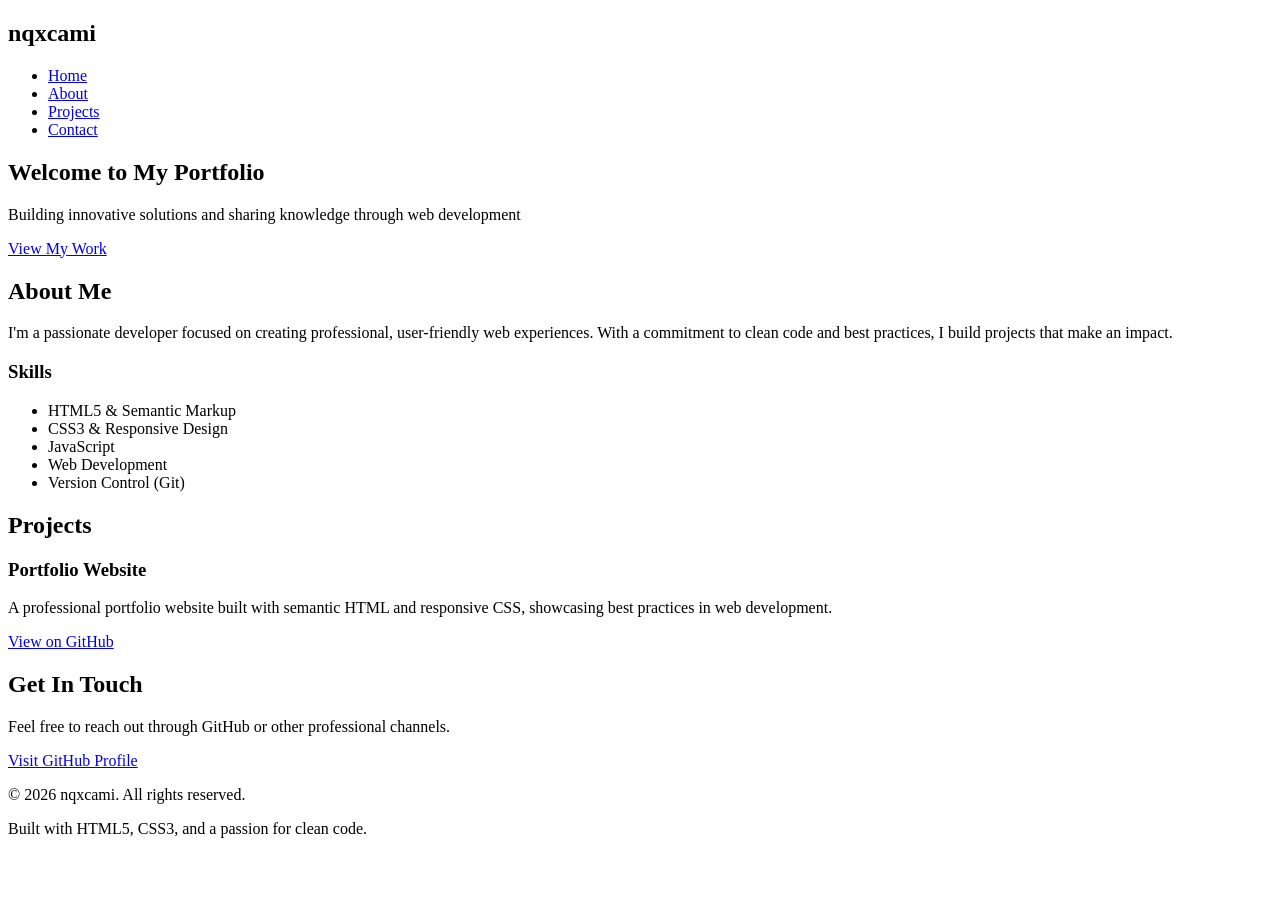
==== index.html @ d1376204 "Create professional HTML portfolio page with semantic markup" ====
<!DOCTYPE html>
<html lang="en">
<head>
    <meta charset="UTF-8">
    <meta name="viewport" content="width=device-width, initial-scale=1.0">
    <meta name="description" content="A professional portfolio and personal website showcasing projects and experience.">
    <meta name="author" content="nqxcami">
    <title>nqxcami - Portfolio</title>
    <link rel="stylesheet" href="styles.css">
</head>
<body>
    <header>
        <nav class="navbar">
            <div class="container">
                <div class="logo">
                    <h1>nqxcami</h1>
                </div>
                <ul class="nav-links">
                    <li><a href="#home">Home</a></li>
                    <li><a href="#about">About</a></li>
                    <li><a href="#projects">Projects</a></li>
                    <li><a href="#contact">Contact</a></li>
                </ul>
            </div>
        </nav>
    </header>

    <main>
        <!-- Hero Section -->
        <section id="home" class="hero">
            <div class="container">
                <div class="hero-content">
                    <h2>Welcome to My Portfolio</h2>
                    <p>Building innovative solutions and sharing knowledge through web development</p>
                    <a href="#projects" class="btn btn-primary">View My Work</a>
                </div>
            </div>
        </section>

        <!-- About Section -->
        <section id="about" class="about">
            <div class="container">
                <h2>About Me</h2>
                <p>I'm a passionate developer focused on creating professional, user-friendly web experiences. With a commitment to clean code and best practices, I build projects that make an impact.</p>
                <div class="skills">
                    <h3>Skills</h3>
                    <ul>
                        <li>HTML5 & Semantic Markup</li>
                        <li>CSS3 & Responsive Design</li>
                        <li>JavaScript</li>
                        <li>Web Development</li>
                        <li>Version Control (Git)</li>
                    </ul>
                </div>
            </div>
        </section>

        <!-- Projects Section -->
        <section id="projects" class="projects">
            <div class="container">
                <h2>Projects</h2>
                <div class="projects-grid">
                    <article class="project-card">
                        <h3>Portfolio Website</h3>
                        <p>A professional portfolio website built with semantic HTML and responsive CSS, showcasing best practices in web development.</p>
                        <a href="https://github.com/nqxcami/nqxcami" class="project-link">View on GitHub</a>
                    </article>
                </div>
            </div>
        </section>

        <!-- Contact Section -->
        <section id="contact" class="contact">
            <div class="container">
                <h2>Get In Touch</h2>
                <p>Feel free to reach out through GitHub or other professional channels.</p>
                <a href="https://github.com/nqxcami" class="btn btn-primary">Visit GitHub Profile</a>
            </div>
        </section>
    </main>

    <footer>
        <div class="container">
            <p>&copy; 2026 nqxcami. All rights reserved.</p>
            <p>Built with HTML5, CSS3, and a passion for clean code.</p>
        </div>
    </footer>
</body>
</html>
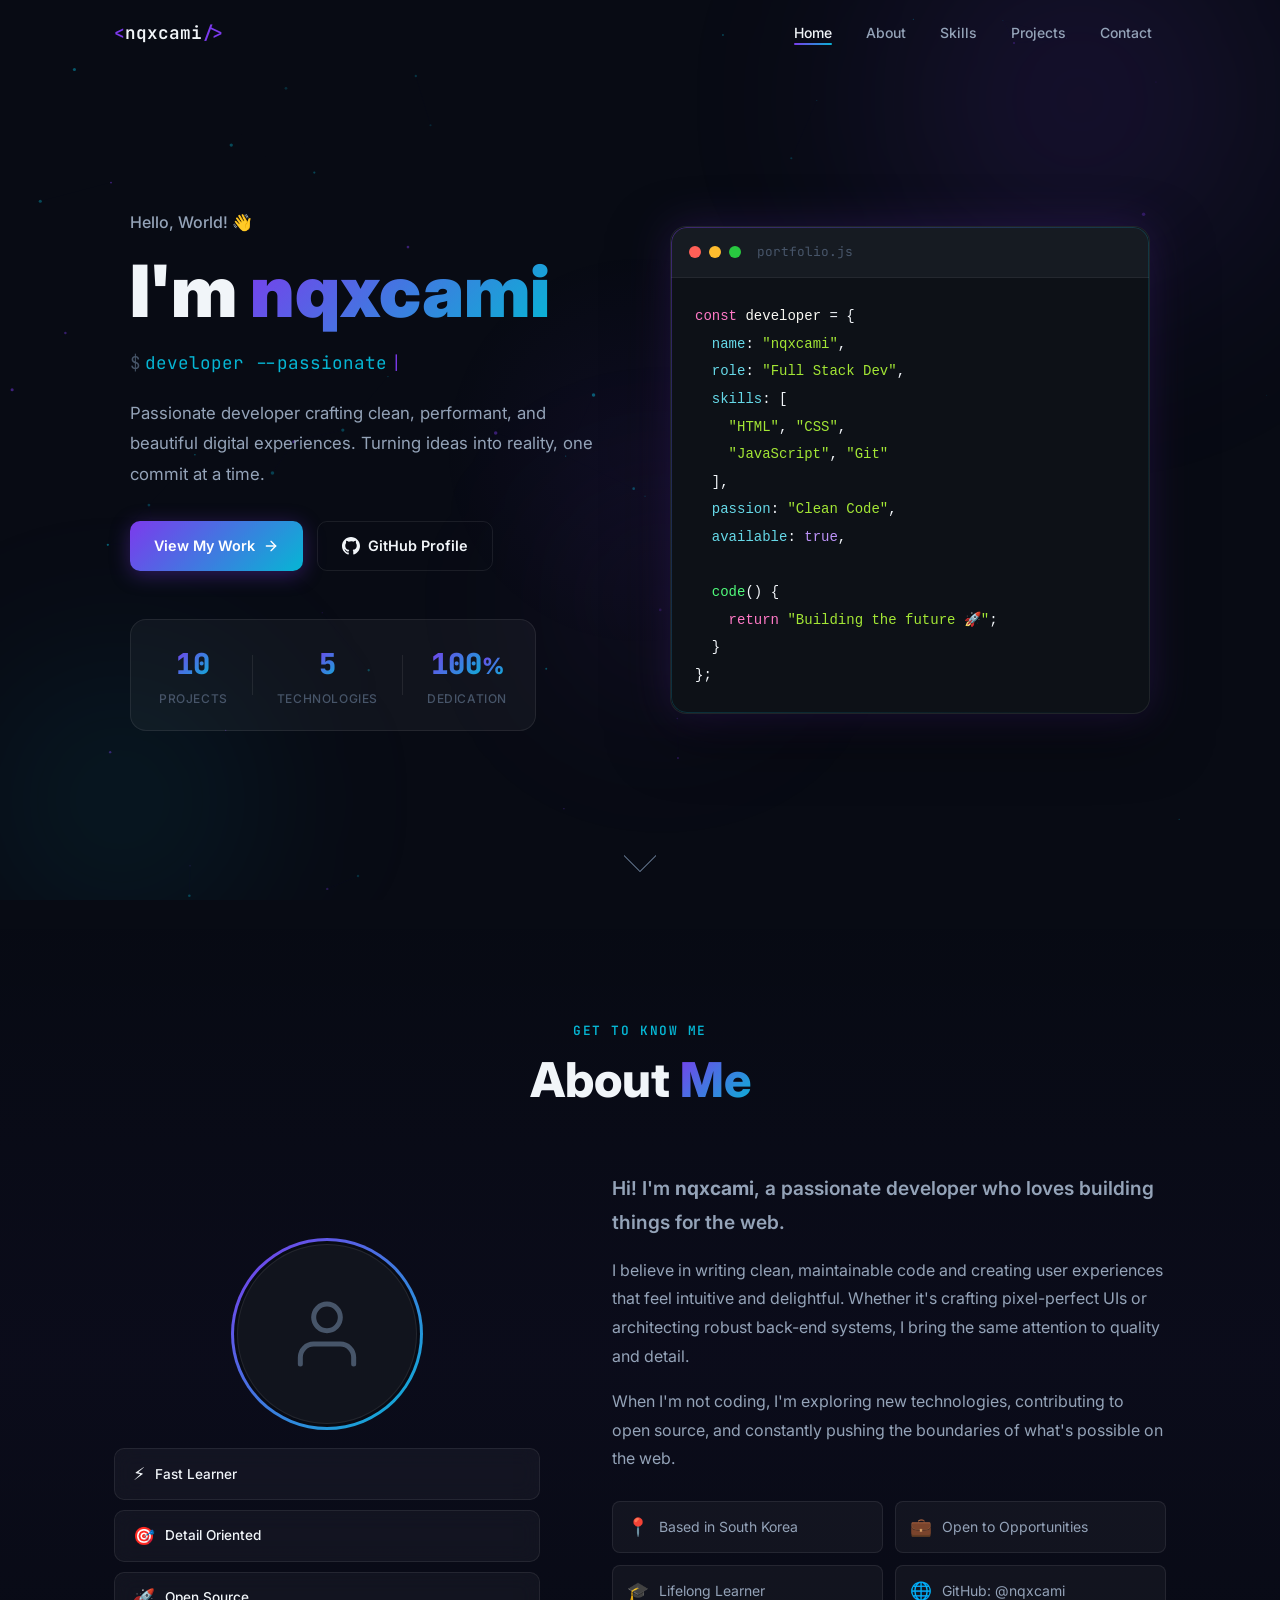
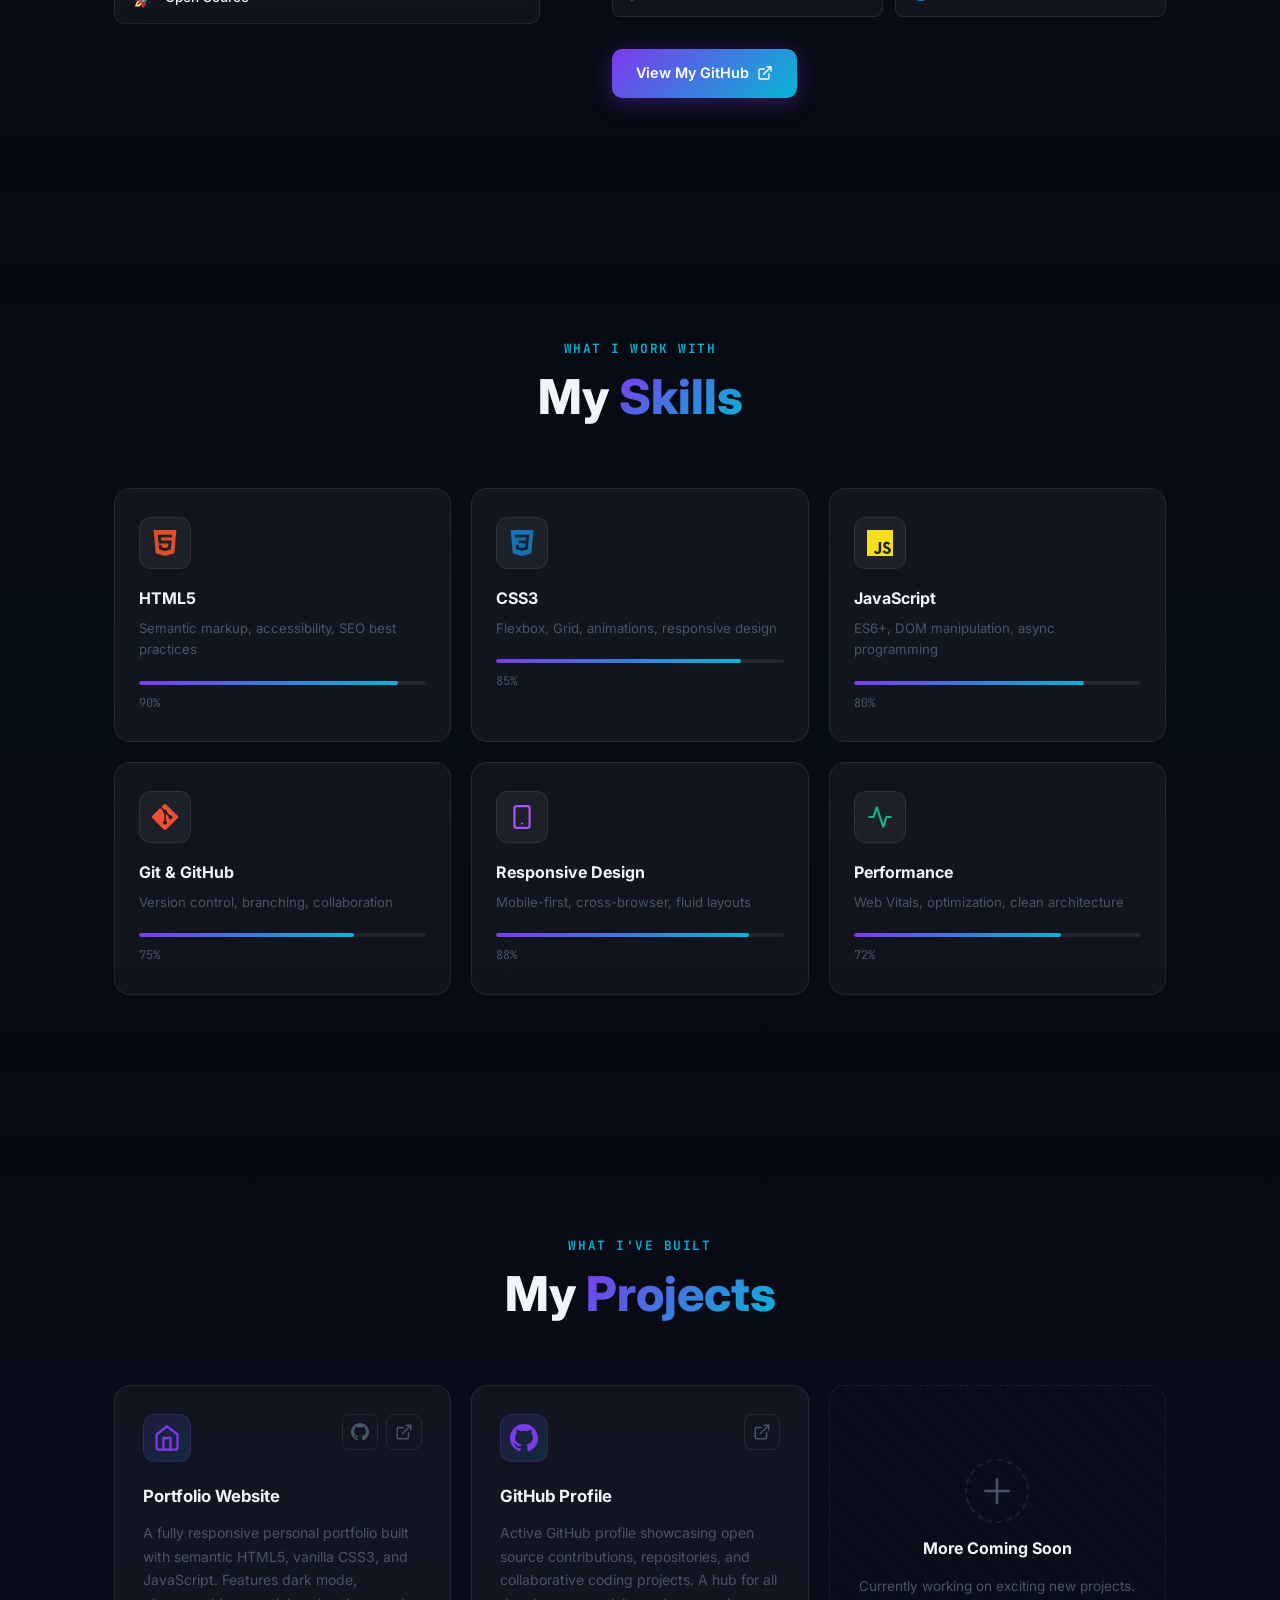
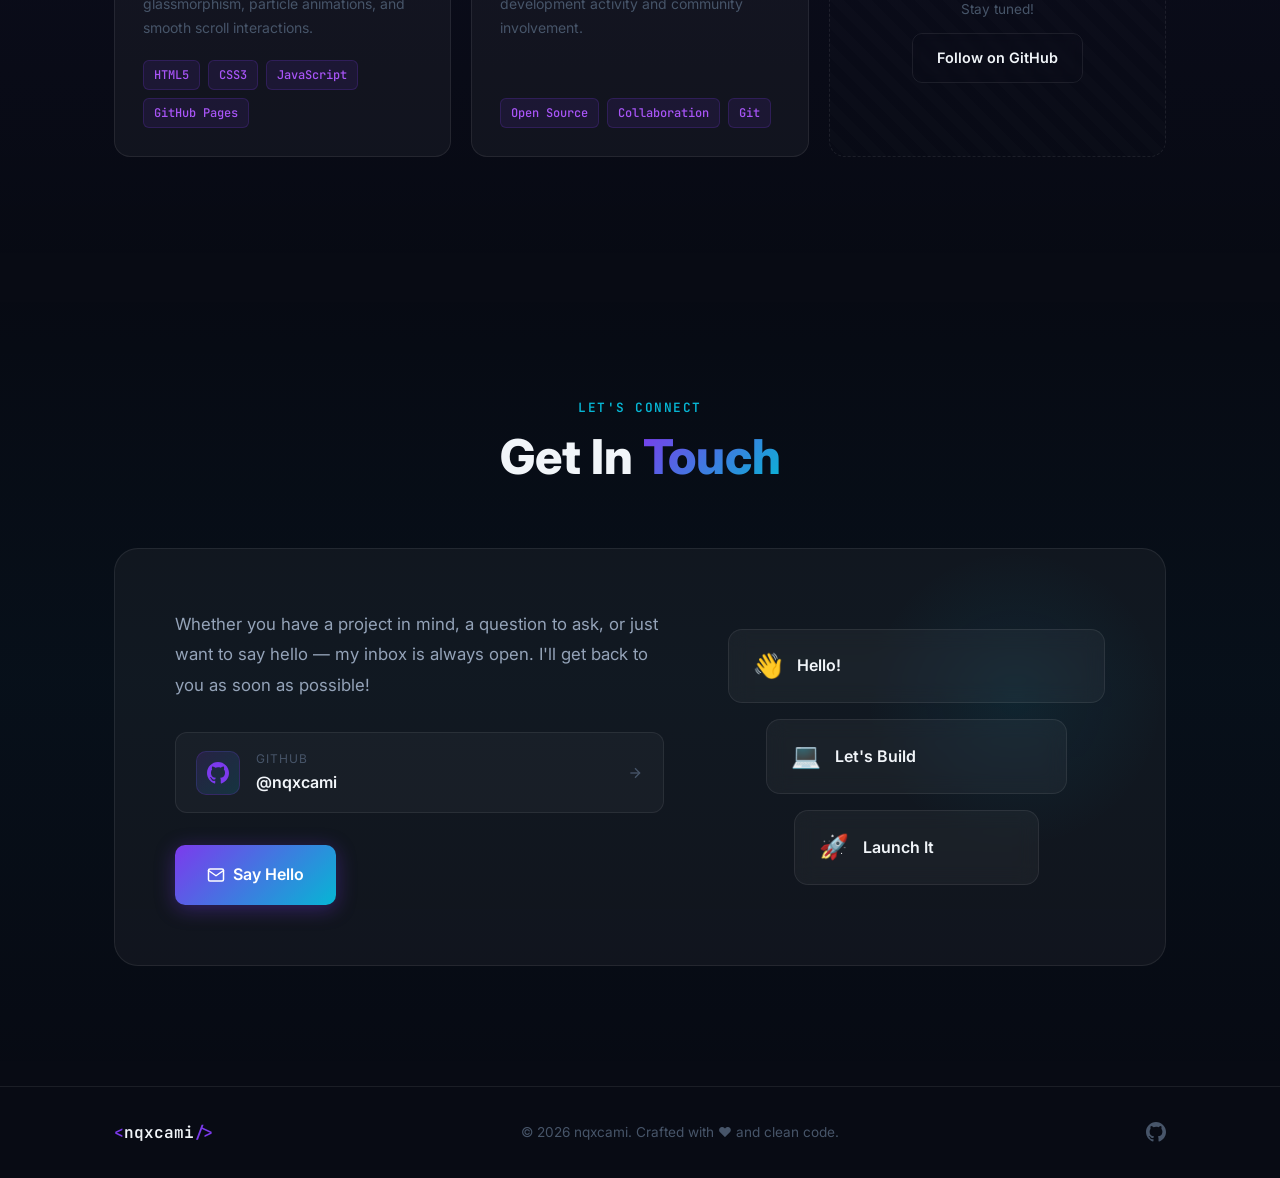
==== commit d99ea66e: "feat: complete portfolio overhaul with premium dark-mode design - Rewrote index.html with full secti" ====
--- a/index.html
+++ b/index.html
@@ -3,87 +3,413 @@
 <head>
     <meta charset="UTF-8">
     <meta name="viewport" content="width=device-width, initial-scale=1.0">
-    <meta name="description" content="A professional portfolio and personal website showcasing projects and experience.">
+    <meta name="description" content="nqxcami — Developer & Creator. Building innovative digital experiences with clean code and modern design.">
     <meta name="author" content="nqxcami">
-    <title>nqxcami - Portfolio</title>
+    <meta name="keywords" content="nqxcami, portfolio, web developer, programmer, projects">
+    <meta property="og:title" content="nqxcami — Portfolio">
+    <meta property="og:description" content="Developer & Creator. Building innovative digital experiences.">
+    <meta property="og:type" content="website">
+    <title>nqxcami — Portfolio</title>
+    <link rel="preconnect" href="https://fonts.googleapis.com">
+    <link rel="preconnect" href="https://fonts.gstatic.com" crossorigin>
+    <link href="https://fonts.googleapis.com/css2?family=Inter:wght@300;400;500;600;700;800;900&family=JetBrains+Mono:wght@400;500;600&display=swap" rel="stylesheet">
     <link rel="stylesheet" href="styles.css">
 </head>
 <body>
-    <header>
-        <nav class="navbar">
+
+    <!-- Particle Canvas Background -->
+    <canvas id="particle-canvas"></canvas>
+
+    <!-- Cursor Glow -->
+    <div class="cursor-glow" id="cursor-glow"></div>
+
+    <!-- Navigation -->
+    <header class="navbar" id="navbar">
+        <div class="nav-container">
+            <a href="#home" class="nav-logo">
+                <span class="logo-bracket">&lt;</span>nqxcami<span class="logo-bracket">/&gt;</span>
+            </a>
+            <nav aria-label="Main navigation">
+                <ul class="nav-links" id="nav-links">
+                    <li><a href="#home" class="nav-link active" id="nav-home">Home</a></li>
+                    <li><a href="#about" class="nav-link" id="nav-about">About</a></li>
+                    <li><a href="#skills" class="nav-link" id="nav-skills">Skills</a></li>
+                    <li><a href="#projects" class="nav-link" id="nav-projects">Projects</a></li>
+                    <li><a href="#contact" class="nav-link" id="nav-contact">Contact</a></li>
+                </ul>
+            </nav>
+            <button class="hamburger" id="hamburger" aria-label="Toggle menu" aria-expanded="false">
+                <span></span><span></span><span></span>
+            </button>
+        </div>
+    </header>
+
+    <!-- Mobile Menu Overlay -->
+    <div class="mobile-menu" id="mobile-menu" aria-hidden="true">
+        <ul>
+            <li><a href="#home" class="mobile-link">Home</a></li>
+            <li><a href="#about" class="mobile-link">About</a></li>
+            <li><a href="#skills" class="mobile-link">Skills</a></li>
+            <li><a href="#projects" class="mobile-link">Projects</a></li>
+            <li><a href="#contact" class="mobile-link">Contact</a></li>
+        </ul>
+    </div>
+
+    <main>
+        <!-- ===== HERO SECTION ===== -->
+        <section id="home" class="hero">
+            <div class="hero-bg-orbs">
+                <div class="orb orb-1"></div>
+                <div class="orb orb-2"></div>
+                <div class="orb orb-3"></div>
+            </div>
+            <div class="container hero-container">
+                <div class="hero-text">
+                    <p class="hero-greeting">Hello, World! 👋</p>
+                    <h1 class="hero-title">
+                        I'm <span class="gradient-text">nqxcami</span>
+                    </h1>
+                    <div class="typewriter-wrapper">
+                        <span class="typewriter-prefix">$ </span>
+                        <span class="typewriter" id="typewriter"></span>
+                        <span class="cursor-blink">|</span>
+                    </div>
+                    <p class="hero-description">
+                        Passionate developer crafting clean, performant, and beautiful digital experiences. 
+                        Turning ideas into reality, one commit at a time.
+                    </p>
+                    <div class="hero-buttons">
+                        <a href="#projects" class="btn btn-primary" id="hero-cta">
+                            <span>View My Work</span>
+                            <svg xmlns="http://www.w3.org/2000/svg" width="16" height="16" viewBox="0 0 24 24" fill="none" stroke="currentColor" stroke-width="2" stroke-linecap="round" stroke-linejoin="round"><line x1="5" y1="12" x2="19" y2="12"/><polyline points="12 5 19 12 12 19"/></svg>
+                        </a>
+                        <a href="https://github.com/nqxcami" class="btn btn-ghost" id="hero-github" target="_blank" rel="noopener noreferrer">
+                            <svg xmlns="http://www.w3.org/2000/svg" width="18" height="18" viewBox="0 0 24 24" fill="currentColor"><path d="M12 0C5.374 0 0 5.373 0 12c0 5.302 3.438 9.8 8.207 11.387.599.111.793-.261.793-.577v-2.234c-3.338.726-4.033-1.416-4.033-1.416-.546-1.387-1.333-1.756-1.333-1.756-1.089-.745.083-.729.083-.729 1.205.084 1.839 1.237 1.839 1.237 1.07 1.834 2.807 1.304 3.492.997.107-.775.418-1.305.762-1.604-2.665-.305-5.467-1.334-5.467-5.931 0-1.311.469-2.381 1.236-3.221-.124-.303-.535-1.524.117-3.176 0 0 1.008-.322 3.301 1.23A11.509 11.509 0 0 1 12 5.803c1.02.005 2.047.138 3.006.404 2.291-1.552 3.297-1.23 3.297-1.23.653 1.653.242 2.874.118 3.176.77.84 1.235 1.911 1.235 3.221 0 4.609-2.807 5.624-5.479 5.921.43.372.823 1.102.823 2.222v3.293c0 .319.192.694.801.576C20.566 21.797 24 17.3 24 12c0-6.627-5.373-12-12-12z"/></svg>
+                            GitHub Profile
+                        </a>
+                    </div>
+                    <div class="hero-stats">
+                        <div class="stat">
+                            <span class="stat-number" data-target="10">0</span>
+                            <span class="stat-label">Projects</span>
+                        </div>
+                        <div class="stat-divider"></div>
+                        <div class="stat">
+                            <span class="stat-number" data-target="5">0</span>
+                            <span class="stat-label">Technologies</span>
+                        </div>
+                        <div class="stat-divider"></div>
+                        <div class="stat">
+                            <span class="stat-number" data-target="100">0</span><span class="stat-suffix">%</span>
+                            <span class="stat-label">Dedication</span>
+                        </div>
+                    </div>
+                </div>
+                <div class="hero-visual">
+                    <div class="code-window">
+                        <div class="window-header">
+                            <span class="dot dot-red"></span>
+                            <span class="dot dot-yellow"></span>
+                            <span class="dot dot-green"></span>
+                            <span class="window-title">portfolio.js</span>
+                        </div>
+                        <pre class="code-content"><code><span class="c-keyword">const</span> <span class="c-variable">developer</span> = {
+  <span class="c-property">name</span>: <span class="c-string">"nqxcami"</span>,
+  <span class="c-property">role</span>: <span class="c-string">"Full Stack Dev"</span>,
+  <span class="c-property">skills</span>: [
+    <span class="c-string">"HTML"</span>, <span class="c-string">"CSS"</span>,
+    <span class="c-string">"JavaScript"</span>, <span class="c-string">"Git"</span>
+  ],
+  <span class="c-property">passion</span>: <span class="c-string">"Clean Code"</span>,
+  <span class="c-property">available</span>: <span class="c-bool">true</span>,
+
+  <span class="c-fn">code</span>() {
+    <span class="c-keyword">return</span> <span class="c-string">"Building the future 🚀"</span>;
+  }
+};</code></pre>
+                    </div>
+                </div>
+            </div>
+            <a href="#about" class="scroll-indicator" aria-label="Scroll down">
+                <div class="scroll-arrow"></div>
+            </a>
+        </section>
+
+        <!-- ===== ABOUT SECTION ===== -->
+        <section id="about" class="about section">
             <div class="container">
-                <div class="logo">
-                    <h1>nqxcami</h1>
-                </div>
-                <ul class="nav-links">
-                    <li><a href="#home">Home</a></li>
-                    <li><a href="#about">About</a></li>
-                    <li><a href="#projects">Projects</a></li>
-                    <li><a href="#contact">Contact</a></li>
-                </ul>
-            </div>
-        </nav>
-    </header>
-
-    <main>
-        <!-- Hero Section -->
-        <section id="home" class="hero">
+                <div class="section-header">
+                    <p class="section-label">Get to know me</p>
+                    <h2 class="section-title">About <span class="gradient-text">Me</span></h2>
+                </div>
+                <div class="about-grid">
+                    <div class="about-image-wrapper reveal">
+                        <div class="about-avatar">
+                            <div class="avatar-ring"></div>
+                            <div class="avatar-inner">
+                                <svg xmlns="http://www.w3.org/2000/svg" width="80" height="80" viewBox="0 0 24 24" fill="none" stroke="currentColor" stroke-width="1.5" stroke-linecap="round" stroke-linejoin="round" class="avatar-icon"><path d="M20 21v-2a4 4 0 0 0-4-4H8a4 4 0 0 0-4 4v2"/><circle cx="12" cy="7" r="4"/></svg>
+                            </div>
+                        </div>
+                        <div class="about-badges">
+                            <div class="badge badge-1">
+                                <span class="badge-icon">⚡</span>
+                                <span>Fast Learner</span>
+                            </div>
+                            <div class="badge badge-2">
+                                <span class="badge-icon">🎯</span>
+                                <span>Detail Oriented</span>
+                            </div>
+                            <div class="badge badge-3">
+                                <span class="badge-icon">🚀</span>
+                                <span>Open Source</span>
+                            </div>
+                        </div>
+                    </div>
+                    <div class="about-text reveal">
+                        <p class="about-lead">
+                            Hi! I'm <strong>nqxcami</strong>, a passionate developer who loves building things for the web.
+                        </p>
+                        <p>
+                            I believe in writing clean, maintainable code and creating user experiences that feel intuitive and delightful. 
+                            Whether it's crafting pixel-perfect UIs or architecting robust back-end systems, I bring the same attention to quality and detail.
+                        </p>
+                        <p>
+                            When I'm not coding, I'm exploring new technologies, contributing to open source, and constantly pushing the boundaries of what's possible on the web.
+                        </p>
+                        <div class="about-highlights">
+                            <div class="highlight">
+                                <span class="highlight-icon">📍</span>
+                                <span>Based in South Korea</span>
+                            </div>
+                            <div class="highlight">
+                                <span class="highlight-icon">💼</span>
+                                <span>Open to Opportunities</span>
+                            </div>
+                            <div class="highlight">
+                                <span class="highlight-icon">🎓</span>
+                                <span>Lifelong Learner</span>
+                            </div>
+                            <div class="highlight">
+                                <span class="highlight-icon">🌐</span>
+                                <span>GitHub: @nqxcami</span>
+                            </div>
+                        </div>
+                        <a href="https://github.com/nqxcami" class="btn btn-primary" target="_blank" rel="noopener noreferrer">
+                            View My GitHub
+                            <svg xmlns="http://www.w3.org/2000/svg" width="16" height="16" viewBox="0 0 24 24" fill="none" stroke="currentColor" stroke-width="2" stroke-linecap="round" stroke-linejoin="round"><path d="M18 13v6a2 2 0 0 1-2 2H5a2 2 0 0 1-2-2V8a2 2 0 0 1 2-2h6"/><polyline points="15 3 21 3 21 9"/><line x1="10" y1="14" x2="21" y2="3"/></svg>
+                        </a>
+                    </div>
+                </div>
+            </div>
+        </section>
+
+        <!-- ===== SKILLS SECTION ===== -->
+        <section id="skills" class="skills section">
             <div class="container">
-                <div class="hero-content">
-                    <h2>Welcome to My Portfolio</h2>
-                    <p>Building innovative solutions and sharing knowledge through web development</p>
-                    <a href="#projects" class="btn btn-primary">View My Work</a>
+                <div class="section-header">
+                    <p class="section-label">What I work with</p>
+                    <h2 class="section-title">My <span class="gradient-text">Skills</span></h2>
+                </div>
+                <div class="skills-grid">
+                    <div class="skill-card reveal" id="skill-html">
+                        <div class="skill-icon-wrap" style="--icon-color: #e44d26;">
+                            <svg viewBox="0 0 24 24" fill="currentColor" xmlns="http://www.w3.org/2000/svg"><path d="M1.5 0h21l-1.91 21.563L11.977 24l-8.565-2.438L1.5 0zm7.031 9.75l-.232-2.718 10.059.003.23-2.622L5.412 4.41l.698 8.01h9.126l-.326 3.426-2.91.804-2.955-.81-.188-2.11H6.248l.33 4.171L12 19.351l5.379-1.443.744-8.157H8.531z"/></svg>
+                        </div>
+                        <h3>HTML5</h3>
+                        <p>Semantic markup, accessibility, SEO best practices</p>
+                        <div class="skill-bar"><div class="skill-fill" style="--fill: 90%;"></div></div>
+                        <span class="skill-pct">90%</span>
+                    </div>
+                    <div class="skill-card reveal" id="skill-css">
+                        <div class="skill-icon-wrap" style="--icon-color: #1572b6;">
+                            <svg viewBox="0 0 24 24" fill="currentColor" xmlns="http://www.w3.org/2000/svg"><path d="M1.5 0h21l-1.91 21.563L11.977 24l-8.564-2.438L1.5 0zm17.09 4.413L5.41 4.41l.213 2.622 10.125.002-.255 2.716h-6.64l.24 2.573h6.182l-.366 3.523-2.91.804-2.956-.81-.188-2.11h-2.61l.29 3.855L12 19.288l5.373-1.53L18.59 4.414v-.001z"/></svg>
+                        </div>
+                        <h3>CSS3</h3>
+                        <p>Flexbox, Grid, animations, responsive design</p>
+                        <div class="skill-bar"><div class="skill-fill" style="--fill: 85%;"></div></div>
+                        <span class="skill-pct">85%</span>
+                    </div>
+                    <div class="skill-card reveal" id="skill-js">
+                        <div class="skill-icon-wrap" style="--icon-color: #f7df1e;">
+                            <svg viewBox="0 0 24 24" fill="currentColor" xmlns="http://www.w3.org/2000/svg"><path d="M0 0h24v24H0V0zm22.034 18.276c-.175-1.095-.888-2.015-3.003-2.873-.736-.345-1.554-.585-1.797-1.14-.091-.33-.105-.51-.046-.705.15-.646.915-.84 1.515-.66.39.12.75.42.976.9 1.034-.676 1.034-.676 1.755-1.125-.27-.42-.404-.601-.586-.78-.63-.705-1.469-1.065-2.834-1.034l-.705.089c-.676.165-1.32.525-1.71 1.005-1.14 1.291-.811 3.541.569 4.471 1.365 1.02 3.361 1.244 3.616 2.205.24 1.17-.87 1.545-1.966 1.41-.811-.18-1.26-.586-1.755-1.336l-1.83 1.051c.21.48.45.689.81 1.109 1.74 1.756 6.09 1.666 6.871-1.004.029-.09.24-.705.074-1.65l.046.067zm-8.983-7.245h-2.248c0 1.938-.009 3.864-.009 5.805 0 1.232.063 2.363-.138 2.711-.33.689-1.18.601-1.566.48-.396-.196-.597-.466-.83-.855-.063-.105-.11-.196-.127-.196l-1.825 1.125c.305.63.75 1.172 1.324 1.517.855.51 2.004.675 3.207.405.783-.226 1.458-.691 1.811-1.411.51-.93.402-2.07.397-3.346.012-2.054 0-4.109 0-6.179l.004-.056z"/></svg>
+                        </div>
+                        <h3>JavaScript</h3>
+                        <p>ES6+, DOM manipulation, async programming</p>
+                        <div class="skill-bar"><div class="skill-fill" style="--fill: 80%;"></div></div>
+                        <span class="skill-pct">80%</span>
+                    </div>
+                    <div class="skill-card reveal" id="skill-git">
+                        <div class="skill-icon-wrap" style="--icon-color: #f05032;">
+                            <svg viewBox="0 0 24 24" fill="currentColor" xmlns="http://www.w3.org/2000/svg"><path d="M23.546 10.93L13.067.452c-.604-.603-1.582-.603-2.188 0L8.708 2.627l2.76 2.76c.645-.215 1.379-.07 1.889.441.516.515.658 1.258.438 1.9l2.658 2.66c.645-.223 1.387-.078 1.9.435.721.72.721 1.884 0 2.604-.719.719-1.881.719-2.6 0-.539-.541-.674-1.337-.404-1.996L12.86 8.955v6.525c.176.086.342.203.488.348.713.721.713 1.883 0 2.6-.719.721-1.889.721-2.609 0-.719-.719-.719-1.879 0-2.598.182-.18.387-.316.605-.406V8.835c-.217-.091-.424-.222-.6-.401-.545-.545-.676-1.342-.396-2.009L7.636 3.7.45 10.881c-.6.605-.6 1.584 0 2.189l10.48 10.477c.604.604 1.582.604 2.186 0l10.43-10.43c.605-.603.605-1.582 0-2.187"/></svg>
+                        </div>
+                        <h3>Git & GitHub</h3>
+                        <p>Version control, branching, collaboration</p>
+                        <div class="skill-bar"><div class="skill-fill" style="--fill: 75%;"></div></div>
+                        <span class="skill-pct">75%</span>
+                    </div>
+                    <div class="skill-card reveal" id="skill-responsive">
+                        <div class="skill-icon-wrap" style="--icon-color: #a855f7;">
+                            <svg viewBox="0 0 24 24" fill="none" stroke="currentColor" stroke-width="2" stroke-linecap="round" stroke-linejoin="round" xmlns="http://www.w3.org/2000/svg"><rect x="5" y="2" width="14" height="20" rx="2" ry="2"/><line x1="12" y1="18" x2="12.01" y2="18"/></svg>
+                        </div>
+                        <h3>Responsive Design</h3>
+                        <p>Mobile-first, cross-browser, fluid layouts</p>
+                        <div class="skill-bar"><div class="skill-fill" style="--fill: 88%;"></div></div>
+                        <span class="skill-pct">88%</span>
+                    </div>
+                    <div class="skill-card reveal" id="skill-perf">
+                        <div class="skill-icon-wrap" style="--icon-color: #10b981;">
+                            <svg viewBox="0 0 24 24" fill="none" stroke="currentColor" stroke-width="2" stroke-linecap="round" stroke-linejoin="round" xmlns="http://www.w3.org/2000/svg"><polyline points="22 12 18 12 15 21 9 3 6 12 2 12"/></svg>
+                        </div>
+                        <h3>Performance</h3>
+                        <p>Web Vitals, optimization, clean architecture</p>
+                        <div class="skill-bar"><div class="skill-fill" style="--fill: 72%;"></div></div>
+                        <span class="skill-pct">72%</span>
+                    </div>
                 </div>
             </div>
         </section>
 
-        <!-- About Section -->
-        <section id="about" class="about">
+        <!-- ===== PROJECTS SECTION ===== -->
+        <section id="projects" class="projects section">
             <div class="container">
-                <h2>About Me</h2>
-                <p>I'm a passionate developer focused on creating professional, user-friendly web experiences. With a commitment to clean code and best practices, I build projects that make an impact.</p>
-                <div class="skills">
-                    <h3>Skills</h3>
-                    <ul>
-                        <li>HTML5 & Semantic Markup</li>
-                        <li>CSS3 & Responsive Design</li>
-                        <li>JavaScript</li>
-                        <li>Web Development</li>
-                        <li>Version Control (Git)</li>
-                    </ul>
+                <div class="section-header">
+                    <p class="section-label">What I've built</p>
+                    <h2 class="section-title">My <span class="gradient-text">Projects</span></h2>
+                </div>
+                <div class="projects-grid">
+
+                    <article class="project-card reveal" id="project-portfolio">
+                        <div class="project-top">
+                            <div class="project-icon">
+                                <svg xmlns="http://www.w3.org/2000/svg" width="28" height="28" viewBox="0 0 24 24" fill="none" stroke="currentColor" stroke-width="2" stroke-linecap="round" stroke-linejoin="round"><path d="M3 9l9-7 9 7v11a2 2 0 0 1-2 2H5a2 2 0 0 1-2-2z"/><polyline points="9 22 9 12 15 12 15 22"/></svg>
+                            </div>
+                            <div class="project-links">
+                                <a href="https://github.com/nqxcami/nqxcami.github.io" class="project-icon-link" target="_blank" rel="noopener noreferrer" aria-label="View source on GitHub">
+                                    <svg xmlns="http://www.w3.org/2000/svg" width="18" height="18" viewBox="0 0 24 24" fill="currentColor"><path d="M12 0C5.374 0 0 5.373 0 12c0 5.302 3.438 9.8 8.207 11.387.599.111.793-.261.793-.577v-2.234c-3.338.726-4.033-1.416-4.033-1.416-.546-1.387-1.333-1.756-1.333-1.756-1.089-.745.083-.729.083-.729 1.205.084 1.839 1.237 1.839 1.237 1.07 1.834 2.807 1.304 3.492.997.107-.775.418-1.305.762-1.604-2.665-.305-5.467-1.334-5.467-5.931 0-1.311.469-2.381 1.236-3.221-.124-.303-.535-1.524.117-3.176 0 0 1.008-.322 3.301 1.23A11.509 11.509 0 0 1 12 5.803c1.02.005 2.047.138 3.006.404 2.291-1.552 3.297-1.23 3.297-1.23.653 1.653.242 2.874.118 3.176.77.84 1.235 1.911 1.235 3.221 0 4.609-2.807 5.624-5.479 5.921.43.372.823 1.102.823 2.222v3.293c0 .319.192.694.801.576C20.566 21.797 24 17.3 24 12c0-6.627-5.373-12-12-12z"/></svg>
+                                </a>
+                                <a href="https://nqxcami.github.io" class="project-icon-link" target="_blank" rel="noopener noreferrer" aria-label="View live site">
+                                    <svg xmlns="http://www.w3.org/2000/svg" width="18" height="18" viewBox="0 0 24 24" fill="none" stroke="currentColor" stroke-width="2" stroke-linecap="round" stroke-linejoin="round"><path d="M18 13v6a2 2 0 0 1-2 2H5a2 2 0 0 1-2-2V8a2 2 0 0 1 2-2h6"/><polyline points="15 3 21 3 21 9"/><line x1="10" y1="14" x2="21" y2="3"/></svg>
+                                </a>
+                            </div>
+                        </div>
+                        <div class="project-body">
+                            <h3>Portfolio Website</h3>
+                            <p>A fully responsive personal portfolio built with semantic HTML5, vanilla CSS3, and JavaScript. Features dark mode, glassmorphism, particle animations, and smooth scroll interactions.</p>
+                        </div>
+                        <div class="project-tags">
+                            <span class="tag">HTML5</span>
+                            <span class="tag">CSS3</span>
+                            <span class="tag">JavaScript</span>
+                            <span class="tag">GitHub Pages</span>
+                        </div>
+                    </article>
+
+                    <article class="project-card reveal" id="project-github">
+                        <div class="project-top">
+                            <div class="project-icon">
+                                <svg xmlns="http://www.w3.org/2000/svg" width="28" height="28" viewBox="0 0 24 24" fill="currentColor"><path d="M12 0C5.374 0 0 5.373 0 12c0 5.302 3.438 9.8 8.207 11.387.599.111.793-.261.793-.577v-2.234c-3.338.726-4.033-1.416-4.033-1.416-.546-1.387-1.333-1.756-1.333-1.756-1.089-.745.083-.729.083-.729 1.205.084 1.839 1.237 1.839 1.237 1.07 1.834 2.807 1.304 3.492.997.107-.775.418-1.305.762-1.604-2.665-.305-5.467-1.334-5.467-5.931 0-1.311.469-2.381 1.236-3.221-.124-.303-.535-1.524.117-3.176 0 0 1.008-.322 3.301 1.23A11.509 11.509 0 0 1 12 5.803c1.02.005 2.047.138 3.006.404 2.291-1.552 3.297-1.23 3.297-1.23.653 1.653.242 2.874.118 3.176.77.84 1.235 1.911 1.235 3.221 0 4.609-2.807 5.624-5.479 5.921.43.372.823 1.102.823 2.222v3.293c0 .319.192.694.801.576C20.566 21.797 24 17.3 24 12c0-6.627-5.373-12-12-12z"/></svg>
+                            </div>
+                            <div class="project-links">
+                                <a href="https://github.com/nqxcami" class="project-icon-link" target="_blank" rel="noopener noreferrer" aria-label="View GitHub profile">
+                                    <svg xmlns="http://www.w3.org/2000/svg" width="18" height="18" viewBox="0 0 24 24" fill="none" stroke="currentColor" stroke-width="2" stroke-linecap="round" stroke-linejoin="round"><path d="M18 13v6a2 2 0 0 1-2 2H5a2 2 0 0 1-2-2V8a2 2 0 0 1 2-2h6"/><polyline points="15 3 21 3 21 9"/><line x1="10" y1="14" x2="21" y2="3"/></svg>
+                                </a>
+                            </div>
+                        </div>
+                        <div class="project-body">
+                            <h3>GitHub Profile</h3>
+                            <p>Active GitHub profile showcasing open source contributions, repositories, and collaborative coding projects. A hub for all development activity and community involvement.</p>
+                        </div>
+                        <div class="project-tags">
+                            <span class="tag">Open Source</span>
+                            <span class="tag">Collaboration</span>
+                            <span class="tag">Git</span>
+                        </div>
+                    </article>
+
+                    <article class="project-card reveal project-card-cta" id="project-more">
+                        <div class="project-cta-inner">
+                            <div class="cta-icon">
+                                <svg xmlns="http://www.w3.org/2000/svg" width="40" height="40" viewBox="0 0 24 24" fill="none" stroke="currentColor" stroke-width="1.5" stroke-linecap="round" stroke-linejoin="round"><line x1="12" y1="5" x2="12" y2="19"/><line x1="5" y1="12" x2="19" y2="12"/></svg>
+                            </div>
+                            <h3>More Coming Soon</h3>
+                            <p>Currently working on exciting new projects. Stay tuned!</p>
+                            <a href="https://github.com/nqxcami" class="btn btn-ghost" target="_blank" rel="noopener noreferrer">Follow on GitHub</a>
+                        </div>
+                    </article>
+
                 </div>
             </div>
         </section>
 
-        <!-- Projects Section -->
-        <section id="projects" class="projects">
+        <!-- ===== CONTACT SECTION ===== -->
+        <section id="contact" class="contact section">
             <div class="container">
-                <h2>Projects</h2>
-                <div class="projects-grid">
-                    <article class="project-card">
-                        <h3>Portfolio Website</h3>
-                        <p>A professional portfolio website built with semantic HTML and responsive CSS, showcasing best practices in web development.</p>
-                        <a href="https://github.com/nqxcami/nqxcami" class="project-link">View on GitHub</a>
-                    </article>
-                </div>
-            </div>
-        </section>
-
-        <!-- Contact Section -->
-        <section id="contact" class="contact">
-            <div class="container">
-                <h2>Get In Touch</h2>
-                <p>Feel free to reach out through GitHub or other professional channels.</p>
-                <a href="https://github.com/nqxcami" class="btn btn-primary">Visit GitHub Profile</a>
+                <div class="section-header">
+                    <p class="section-label">Let's connect</p>
+                    <h2 class="section-title">Get In <span class="gradient-text">Touch</span></h2>
+                </div>
+                <div class="contact-wrapper reveal">
+                    <div class="contact-info">
+                        <p class="contact-lead">
+                            Whether you have a project in mind, a question to ask, or just want to say hello — 
+                            my inbox is always open. I'll get back to you as soon as possible!
+                        </p>
+                        <div class="contact-links">
+                            <a href="https://github.com/nqxcami" class="contact-link" id="contact-github" target="_blank" rel="noopener noreferrer">
+                                <div class="contact-link-icon">
+                                    <svg xmlns="http://www.w3.org/2000/svg" width="22" height="22" viewBox="0 0 24 24" fill="currentColor"><path d="M12 0C5.374 0 0 5.373 0 12c0 5.302 3.438 9.8 8.207 11.387.599.111.793-.261.793-.577v-2.234c-3.338.726-4.033-1.416-4.033-1.416-.546-1.387-1.333-1.756-1.333-1.756-1.089-.745.083-.729.083-.729 1.205.084 1.839 1.237 1.839 1.237 1.07 1.834 2.807 1.304 3.492.997.107-.775.418-1.305.762-1.604-2.665-.305-5.467-1.334-5.467-5.931 0-1.311.469-2.381 1.236-3.221-.124-.303-.535-1.524.117-3.176 0 0 1.008-.322 3.301 1.23A11.509 11.509 0 0 1 12 5.803c1.02.005 2.047.138 3.006.404 2.291-1.552 3.297-1.23 3.297-1.23.653 1.653.242 2.874.118 3.176.77.84 1.235 1.911 1.235 3.221 0 4.609-2.807 5.624-5.479 5.921.43.372.823 1.102.823 2.222v3.293c0 .319.192.694.801.576C20.566 21.797 24 17.3 24 12c0-6.627-5.373-12-12-12z"/></svg>
+                                </div>
+                                <div>
+                                    <span class="contact-link-label">GitHub</span>
+                                    <span class="contact-link-value">@nqxcami</span>
+                                </div>
+                                <svg xmlns="http://www.w3.org/2000/svg" width="16" height="16" viewBox="0 0 24 24" fill="none" stroke="currentColor" stroke-width="2" class="contact-arrow"><line x1="5" y1="12" x2="19" y2="12"/><polyline points="12 5 19 12 12 19"/></svg>
+                            </a>
+                        </div>
+                        <a href="https://github.com/nqxcami" class="btn btn-primary btn-large" target="_blank" rel="noopener noreferrer" id="contact-cta">
+                            <svg xmlns="http://www.w3.org/2000/svg" width="18" height="18" viewBox="0 0 24 24" fill="none" stroke="currentColor" stroke-width="2" stroke-linecap="round" stroke-linejoin="round"><path d="M4 4h16c1.1 0 2 .9 2 2v12c0 1.1-.9 2-2 2H4c-1.1 0-2-.9-2-2V6c0-1.1.9-2 2-2z"/><polyline points="22,6 12,13 2,6"/></svg>
+                            Say Hello
+                        </a>
+                    </div>
+                    <div class="contact-decoration">
+                        <div class="deco-card deco-card-1">
+                            <span class="deco-emoji">👋</span>
+                            <span>Hello!</span>
+                        </div>
+                        <div class="deco-card deco-card-2">
+                            <span class="deco-emoji">💻</span>
+                            <span>Let's Build</span>
+                        </div>
+                        <div class="deco-card deco-card-3">
+                            <span class="deco-emoji">🚀</span>
+                            <span>Launch It</span>
+                        </div>
+                    </div>
+                </div>
             </div>
         </section>
     </main>
 
-    <footer>
-        <div class="container">
-            <p>&copy; 2026 nqxcami. All rights reserved.</p>
-            <p>Built with HTML5, CSS3, and a passion for clean code.</p>
+    <!-- Footer -->
+    <footer class="footer">
+        <div class="container footer-inner">
+            <div class="footer-logo">
+                <span class="logo-bracket">&lt;</span>nqxcami<span class="logo-bracket">/&gt;</span>
+            </div>
+            <p class="footer-copy">&copy; <span id="footer-year"></span> nqxcami. Crafted with ❤️ and clean code.</p>
+            <div class="footer-links">
+                <a href="https://github.com/nqxcami" target="_blank" rel="noopener noreferrer" aria-label="GitHub">
+                    <svg xmlns="http://www.w3.org/2000/svg" width="20" height="20" viewBox="0 0 24 24" fill="currentColor"><path d="M12 0C5.374 0 0 5.373 0 12c0 5.302 3.438 9.8 8.207 11.387.599.111.793-.261.793-.577v-2.234c-3.338.726-4.033-1.416-4.033-1.416-.546-1.387-1.333-1.756-1.333-1.756-1.089-.745.083-.729.083-.729 1.205.084 1.839 1.237 1.839 1.237 1.07 1.834 2.807 1.304 3.492.997.107-.775.418-1.305.762-1.604-2.665-.305-5.467-1.334-5.467-5.931 0-1.311.469-2.381 1.236-3.221-.124-.303-.535-1.524.117-3.176 0 0 1.008-.322 3.301 1.23A11.509 11.509 0 0 1 12 5.803c1.02.005 2.047.138 3.006.404 2.291-1.552 3.297-1.23 3.297-1.23.653 1.653.242 2.874.118 3.176.77.84 1.235 1.911 1.235 3.221 0 4.609-2.807 5.624-5.479 5.921.43.372.823 1.102.823 2.222v3.293c0 .319.192.694.801.576C20.566 21.797 24 17.3 24 12c0-6.627-5.373-12-12-12z"/></svg>
+                </a>
+            </div>
         </div>
     </footer>
+
+    <!-- Back to Top -->
+    <button class="back-to-top" id="back-to-top" aria-label="Back to top">
+        <svg xmlns="http://www.w3.org/2000/svg" width="20" height="20" viewBox="0 0 24 24" fill="none" stroke="currentColor" stroke-width="2" stroke-linecap="round" stroke-linejoin="round"><polyline points="18 15 12 9 6 15"/></svg>
+    </button>
+
+    <script src="main.js"></script>
 </body>
 </html>
--- a/styles.css
+++ b/styles.css
@@ -0,0 +1,1265 @@
+/* ===================================================
+   NQXCAMI PORTFOLIO — STYLES.CSS
+   Premium Dark-Mode Portfolio Design System
+   =================================================== */
+
+/* ─── CSS Variables ─────────────────────────────── */
+:root {
+  /* Colors */
+  --bg-primary: #080b14;
+  --bg-secondary: #0d1117;
+  --bg-card: rgba(255, 255, 255, 0.04);
+  --bg-card-hover: rgba(255, 255, 255, 0.08);
+  --bg-glass: rgba(13, 17, 23, 0.7);
+
+  --accent-1: #7c3aed;       /* violet */
+  --accent-2: #06b6d4;       /* cyan */
+  --accent-3: #a855f7;       /* purple */
+  --accent-gradient: linear-gradient(135deg, #7c3aed, #06b6d4);
+  --accent-gradient-soft: linear-gradient(135deg, rgba(124,58,237,0.15), rgba(6,182,212,0.15));
+
+  --text-primary: #f1f5f9;
+  --text-secondary: #94a3b8;
+  --text-muted: #475569;
+
+  --border: rgba(255, 255, 255, 0.08);
+  --border-hover: rgba(124, 58, 237, 0.5);
+
+  /* Typography */
+  --font-sans: 'Inter', system-ui, -apple-system, sans-serif;
+  --font-mono: 'JetBrains Mono', 'Fira Code', monospace;
+
+  /* Spacing */
+  --section-gap: 120px;
+  --container-max: 1100px;
+
+  /* Transitions */
+  --transition: 0.3s cubic-bezier(0.4, 0, 0.2, 1);
+  --transition-slow: 0.6s cubic-bezier(0.4, 0, 0.2, 1);
+
+  /* Shadows */
+  --shadow-sm: 0 1px 3px rgba(0,0,0,0.4);
+  --shadow-md: 0 4px 24px rgba(0,0,0,0.5);
+  --shadow-glow: 0 0 40px rgba(124,58,237,0.2);
+  --shadow-glow-cyan: 0 0 40px rgba(6,182,212,0.15);
+}
+
+/* ─── Reset & Base ───────────────────────────────── */
+*, *::before, *::after {
+  box-sizing: border-box;
+  margin: 0;
+  padding: 0;
+}
+
+html {
+  scroll-behavior: smooth;
+  scroll-padding-top: 80px;
+}
+
+body {
+  font-family: var(--font-sans);
+  background-color: var(--bg-primary);
+  color: var(--text-primary);
+  line-height: 1.7;
+  overflow-x: hidden;
+  -webkit-font-smoothing: antialiased;
+}
+
+::selection {
+  background: rgba(124, 58, 237, 0.4);
+  color: var(--text-primary);
+}
+
+a { text-decoration: none; color: inherit; }
+img, svg { display: block; }
+ul { list-style: none; }
+
+/* ─── Canvas Background ──────────────────────────── */
+#particle-canvas {
+  position: fixed;
+  top: 0; left: 0;
+  width: 100%; height: 100%;
+  z-index: 0;
+  pointer-events: none;
+}
+
+/* ─── Cursor Glow ────────────────────────────────── */
+.cursor-glow {
+  position: fixed;
+  width: 400px;
+  height: 400px;
+  border-radius: 50%;
+  background: radial-gradient(circle, rgba(124,58,237,0.06) 0%, transparent 70%);
+  pointer-events: none;
+  z-index: 1;
+  transform: translate(-50%, -50%);
+  transition: 0.1s ease;
+}
+
+/* ─── Container ──────────────────────────────────── */
+.container {
+  max-width: var(--container-max);
+  margin: 0 auto;
+  padding: 0 24px;
+  position: relative;
+  z-index: 2;
+}
+
+/* ─── Utility ────────────────────────────────────── */
+.gradient-text {
+  background: var(--accent-gradient);
+  -webkit-background-clip: text;
+  -webkit-text-fill-color: transparent;
+  background-clip: text;
+}
+
+/* ─── Buttons ────────────────────────────────────── */
+.btn {
+  display: inline-flex;
+  align-items: center;
+  gap: 8px;
+  padding: 12px 24px;
+  border-radius: 10px;
+  font-family: var(--font-sans);
+  font-size: 0.9rem;
+  font-weight: 600;
+  cursor: pointer;
+  border: none;
+  transition: var(--transition);
+  position: relative;
+  overflow: hidden;
+  white-space: nowrap;
+}
+
+.btn::before {
+  content: '';
+  position: absolute;
+  inset: 0;
+  background: rgba(255,255,255,0.1);
+  opacity: 0;
+  transition: var(--transition);
+}
+
+.btn:hover::before { opacity: 1; }
+.btn:active { transform: scale(0.97); }
+
+.btn-primary {
+  background: var(--accent-gradient);
+  color: #fff;
+  box-shadow: 0 4px 20px rgba(124,58,237,0.35);
+}
+
+.btn-primary:hover {
+  box-shadow: 0 6px 30px rgba(124,58,237,0.55);
+  transform: translateY(-2px);
+}
+
+.btn-ghost {
+  background: transparent;
+  color: var(--text-primary);
+  border: 1px solid var(--border);
+  backdrop-filter: blur(4px);
+}
+
+.btn-ghost:hover {
+  border-color: var(--border-hover);
+  background: rgba(124,58,237,0.08);
+  transform: translateY(-2px);
+}
+
+.btn-large {
+  padding: 16px 32px;
+  font-size: 1rem;
+}
+
+/* ─── Navbar ─────────────────────────────────────── */
+.navbar {
+  position: fixed;
+  top: 0; left: 0; right: 0;
+  z-index: 1000;
+  padding: 18px 0;
+  transition: var(--transition);
+}
+
+.navbar.scrolled {
+  background: var(--bg-glass);
+  backdrop-filter: blur(20px);
+  -webkit-backdrop-filter: blur(20px);
+  border-bottom: 1px solid var(--border);
+  padding: 12px 0;
+  box-shadow: var(--shadow-md);
+}
+
+.nav-container {
+  max-width: var(--container-max);
+  margin: 0 auto;
+  padding: 0 24px;
+  display: flex;
+  align-items: center;
+  justify-content: space-between;
+  position: relative;
+  z-index: 2;
+}
+
+.nav-logo {
+  font-family: var(--font-mono);
+  font-size: 1.1rem;
+  font-weight: 600;
+  color: var(--text-primary);
+  transition: var(--transition);
+}
+
+.nav-logo:hover { opacity: 0.8; }
+
+.logo-bracket {
+  color: var(--accent-1);
+}
+
+.nav-links {
+  display: flex;
+  align-items: center;
+  gap: 6px;
+}
+
+.nav-link {
+  padding: 8px 14px;
+  border-radius: 8px;
+  font-size: 0.875rem;
+  font-weight: 500;
+  color: var(--text-secondary);
+  transition: var(--transition);
+  position: relative;
+}
+
+.nav-link::after {
+  content: '';
+  position: absolute;
+  bottom: 4px;
+  left: 50%;
+  transform: translateX(-50%);
+  width: 0;
+  height: 2px;
+  background: var(--accent-gradient);
+  border-radius: 2px;
+  transition: var(--transition);
+}
+
+.nav-link:hover,
+.nav-link.active {
+  color: var(--text-primary);
+}
+
+.nav-link.active::after,
+.nav-link:hover::after {
+  width: calc(100% - 28px);
+}
+
+/* Hamburger */
+.hamburger {
+  display: none;
+  flex-direction: column;
+  gap: 5px;
+  background: none;
+  border: none;
+  cursor: pointer;
+  padding: 6px;
+  z-index: 1001;
+}
+
+.hamburger span {
+  display: block;
+  width: 22px;
+  height: 2px;
+  background: var(--text-primary);
+  border-radius: 2px;
+  transition: var(--transition);
+}
+
+.hamburger.open span:nth-child(1) { transform: translateY(7px) rotate(45deg); }
+.hamburger.open span:nth-child(2) { opacity: 0; transform: scaleX(0); }
+.hamburger.open span:nth-child(3) { transform: translateY(-7px) rotate(-45deg); }
+
+/* Mobile Menu */
+.mobile-menu {
+  position: fixed;
+  inset: 0;
+  background: rgba(8, 11, 20, 0.98);
+  backdrop-filter: blur(20px);
+  z-index: 999;
+  display: flex;
+  align-items: center;
+  justify-content: center;
+  opacity: 0;
+  pointer-events: none;
+  transition: var(--transition);
+}
+
+.mobile-menu.open {
+  opacity: 1;
+  pointer-events: all;
+}
+
+.mobile-menu ul {
+  display: flex;
+  flex-direction: column;
+  align-items: center;
+  gap: 20px;
+}
+
+.mobile-link {
+  font-size: 2rem;
+  font-weight: 700;
+  color: var(--text-secondary);
+  transition: var(--transition);
+}
+
+.mobile-link:hover { color: var(--text-primary); }
+
+/* ─── Section Shared Styles ──────────────────────── */
+.section {
+  padding: var(--section-gap) 0;
+  position: relative;
+  z-index: 2;
+}
+
+.section-header {
+  text-align: center;
+  margin-bottom: 64px;
+}
+
+.section-label {
+  font-size: 0.8rem;
+  font-weight: 600;
+  letter-spacing: 0.12em;
+  text-transform: uppercase;
+  color: var(--accent-2);
+  margin-bottom: 12px;
+  font-family: var(--font-mono);
+}
+
+.section-title {
+  font-size: clamp(2rem, 5vw, 3rem);
+  font-weight: 800;
+  line-height: 1.1;
+}
+
+/* ─── Reveal Animation ───────────────────────────── */
+.reveal {
+  opacity: 0;
+  transform: translateY(40px);
+  transition: opacity 0.7s ease, transform 0.7s ease;
+}
+
+.reveal.visible {
+  opacity: 1;
+  transform: translateY(0);
+}
+
+/* ─── HERO SECTION ───────────────────────────────── */
+.hero {
+  min-height: 100vh;
+  display: flex;
+  align-items: center;
+  position: relative;
+  padding: 120px 0 80px;
+  z-index: 2;
+  overflow: hidden;
+}
+
+/* Orbs */
+.hero-bg-orbs { position: absolute; inset: 0; overflow: hidden; pointer-events: none; z-index: 0; }
+
+.orb {
+  position: absolute;
+  border-radius: 50%;
+  filter: blur(80px);
+  animation: orbFloat 8s ease-in-out infinite alternate;
+}
+
+.orb-1 {
+  width: 600px; height: 600px;
+  background: radial-gradient(circle, rgba(124,58,237,0.15), transparent 70%);
+  top: -200px; right: -100px;
+  animation-delay: 0s;
+}
+
+.orb-2 {
+  width: 400px; height: 400px;
+  background: radial-gradient(circle, rgba(6,182,212,0.12), transparent 70%);
+  bottom: -100px; left: -80px;
+  animation-delay: 2s;
+}
+
+.orb-3 {
+  width: 300px; height: 300px;
+  background: radial-gradient(circle, rgba(168,85,247,0.1), transparent 70%);
+  top: 50%; left: 40%;
+  animation-delay: 4s;
+}
+
+@keyframes orbFloat {
+  from { transform: translate(0, 0) scale(1); }
+  to { transform: translate(30px, -30px) scale(1.1); }
+}
+
+/* Hero Layout */
+.hero-container {
+  display: grid;
+  grid-template-columns: 1fr 1fr;
+  gap: 60px;
+  align-items: center;
+  position: relative;
+  z-index: 2;
+}
+
+.hero-text {
+  animation: fadeUp 0.8s ease forwards;
+}
+
+@keyframes fadeUp {
+  from { opacity: 0; transform: translateY(30px); }
+  to { opacity: 1; transform: translateY(0); }
+}
+
+.hero-greeting {
+  font-size: 1rem;
+  color: var(--text-secondary);
+  margin-bottom: 16px;
+  font-weight: 500;
+}
+
+.hero-title {
+  font-size: clamp(2.8rem, 6vw, 4.5rem);
+  font-weight: 900;
+  line-height: 1.05;
+  margin-bottom: 20px;
+}
+
+/* Typewriter */
+.typewriter-wrapper {
+  font-family: var(--font-mono);
+  font-size: 1.1rem;
+  color: var(--accent-2);
+  margin-bottom: 20px;
+  display: flex;
+  align-items: center;
+  gap: 4px;
+}
+
+.typewriter-prefix { color: var(--text-muted); }
+
+.cursor-blink {
+  color: var(--accent-1);
+  animation: blink 1s step-end infinite;
+  font-weight: 300;
+}
+
+@keyframes blink {
+  50% { opacity: 0; }
+}
+
+.hero-description {
+  font-size: 1.05rem;
+  color: var(--text-secondary);
+  max-width: 480px;
+  margin-bottom: 32px;
+  line-height: 1.8;
+}
+
+.hero-buttons {
+  display: flex;
+  gap: 14px;
+  margin-bottom: 48px;
+  flex-wrap: wrap;
+}
+
+/* Hero Stats */
+.hero-stats {
+  display: flex;
+  align-items: center;
+  gap: 24px;
+  padding: 20px 28px;
+  background: var(--bg-card);
+  border: 1px solid var(--border);
+  border-radius: 16px;
+  backdrop-filter: blur(10px);
+  width: fit-content;
+}
+
+.stat {
+  text-align: center;
+}
+
+.stat-number {
+  font-size: 1.8rem;
+  font-weight: 800;
+  font-family: var(--font-mono);
+  background: var(--accent-gradient);
+  -webkit-background-clip: text;
+  -webkit-text-fill-color: transparent;
+  background-clip: text;
+}
+
+.stat-suffix {
+  font-size: 1.4rem;
+  font-weight: 800;
+  background: var(--accent-gradient);
+  -webkit-background-clip: text;
+  -webkit-text-fill-color: transparent;
+  background-clip: text;
+}
+
+.stat-label {
+  display: block;
+  font-size: 0.75rem;
+  color: var(--text-muted);
+  font-weight: 500;
+  text-transform: uppercase;
+  letter-spacing: 0.05em;
+}
+
+.stat-divider {
+  width: 1px;
+  height: 40px;
+  background: var(--border);
+}
+
+/* Code Window */
+.hero-visual {
+  animation: fadeUp 0.8s 0.2s ease both;
+}
+
+.code-window {
+  background: #0d1117;
+  border: 1px solid var(--border);
+  border-radius: 16px;
+  overflow: hidden;
+  box-shadow: var(--shadow-glow), 0 20px 60px rgba(0,0,0,0.5);
+  position: relative;
+}
+
+.code-window::before {
+  content: '';
+  position: absolute;
+  inset: 0;
+  border-radius: 16px;
+  padding: 1px;
+  background: linear-gradient(135deg, rgba(124,58,237,0.4), rgba(6,182,212,0.2), transparent);
+  -webkit-mask: linear-gradient(#fff 0 0) content-box, linear-gradient(#fff 0 0);
+  -webkit-mask-composite: xor;
+  mask-composite: exclude;
+  pointer-events: none;
+}
+
+.window-header {
+  display: flex;
+  align-items: center;
+  gap: 8px;
+  padding: 14px 18px;
+  background: #161b22;
+  border-bottom: 1px solid rgba(255,255,255,0.06);
+}
+
+.dot {
+  width: 12px; height: 12px;
+  border-radius: 50%;
+}
+
+.dot-red    { background: #ff5f57; }
+.dot-yellow { background: #febc2e; }
+.dot-green  { background: #28c840; }
+
+.window-title {
+  font-family: var(--font-mono);
+  font-size: 0.8rem;
+  color: var(--text-muted);
+  margin-left: 8px;
+}
+
+.code-content {
+  padding: 24px;
+  font-family: var(--font-mono);
+  font-size: 0.875rem;
+  line-height: 1.9;
+  overflow-x: auto;
+}
+
+.c-keyword  { color: #ff79c6; }
+.c-variable { color: #f8f8f2; }
+.c-property { color: #66d9e8; }
+.c-string   { color: #a3e635; }
+.c-bool     { color: #bd93f9; }
+.c-fn       { color: #50fa7b; }
+
+/* Scroll Indicator */
+.scroll-indicator {
+  position: absolute;
+  bottom: 32px;
+  left: 50%;
+  transform: translateX(-50%);
+  display: flex;
+  flex-direction: column;
+  align-items: center;
+  gap: 8px;
+  z-index: 2;
+  animation: scrollBounce 2s ease-in-out infinite;
+}
+
+.scroll-arrow {
+  width: 24px; height: 24px;
+  border-right: 2px solid var(--text-muted);
+  border-bottom: 2px solid var(--text-muted);
+  transform: rotate(45deg);
+  border-radius: 2px;
+}
+
+@keyframes scrollBounce {
+  0%, 100% { transform: translateX(-50%) translateY(0); opacity: 0.5; }
+  50% { transform: translateX(-50%) translateY(8px); opacity: 1; }
+}
+
+/* ─── ABOUT SECTION ──────────────────────────────── */
+.about {
+  background: linear-gradient(to bottom, transparent, rgba(124,58,237,0.03), transparent);
+}
+
+.about-grid {
+  display: grid;
+  grid-template-columns: 1fr 1.3fr;
+  gap: 72px;
+  align-items: center;
+}
+
+.about-image-wrapper {
+  display: flex;
+  flex-direction: column;
+  align-items: center;
+  gap: 24px;
+}
+
+.about-avatar {
+  position: relative;
+  width: 180px; height: 180px;
+}
+
+.avatar-ring {
+  position: absolute;
+  inset: -6px;
+  border-radius: 50%;
+  background: var(--accent-gradient);
+  animation: spin 8s linear infinite;
+  padding: 3px;
+}
+
+.avatar-ring::before {
+  content: '';
+  position: absolute;
+  inset: 3px;
+  border-radius: 50%;
+  background: var(--bg-primary);
+}
+
+@keyframes spin {
+  from { transform: rotate(0deg); }
+  to { transform: rotate(360deg); }
+}
+
+.avatar-inner {
+  position: absolute;
+  inset: 0;
+  border-radius: 50%;
+  background: var(--bg-card);
+  border: 1px solid var(--border);
+  display: flex;
+  align-items: center;
+  justify-content: center;
+  color: var(--text-muted);
+}
+
+.about-badges {
+  display: flex;
+  flex-direction: column;
+  gap: 10px;
+  width: 100%;
+}
+
+.badge {
+  display: flex;
+  align-items: center;
+  gap: 10px;
+  padding: 10px 18px;
+  border-radius: 10px;
+  font-size: 0.85rem;
+  font-weight: 500;
+  background: var(--bg-card);
+  border: 1px solid var(--border);
+  transition: var(--transition);
+  backdrop-filter: blur(10px);
+}
+
+.badge:hover {
+  border-color: var(--border-hover);
+  background: var(--bg-card-hover);
+  transform: translateX(4px);
+}
+
+.badge-icon { font-size: 1.1rem; }
+
+.about-lead {
+  font-size: 1.2rem;
+  font-weight: 600;
+  color: var(--text-primary);
+  margin-bottom: 16px;
+}
+
+.about-text p {
+  color: var(--text-secondary);
+  margin-bottom: 16px;
+  line-height: 1.8;
+}
+
+.about-highlights {
+  display: grid;
+  grid-template-columns: 1fr 1fr;
+  gap: 12px;
+  margin: 28px 0 32px;
+}
+
+.highlight {
+  display: flex;
+  align-items: center;
+  gap: 10px;
+  font-size: 0.875rem;
+  color: var(--text-secondary);
+  padding: 10px 14px;
+  background: var(--bg-card);
+  border: 1px solid var(--border);
+  border-radius: 8px;
+}
+
+.highlight-icon { font-size: 1.1rem; }
+
+/* ─── SKILLS SECTION ─────────────────────────────── */
+.skills {
+  background: linear-gradient(to bottom, transparent, rgba(6,182,212,0.02), transparent);
+}
+
+.skills-grid {
+  display: grid;
+  grid-template-columns: repeat(3, 1fr);
+  gap: 20px;
+}
+
+.skill-card {
+  background: var(--bg-card);
+  border: 1px solid var(--border);
+  border-radius: 16px;
+  padding: 28px 24px;
+  transition: var(--transition);
+  position: relative;
+  overflow: hidden;
+  cursor: default;
+}
+
+.skill-card::before {
+  content: '';
+  position: absolute;
+  inset: 0;
+  background: var(--accent-gradient-soft);
+  opacity: 0;
+  transition: var(--transition);
+}
+
+.skill-card:hover {
+  border-color: var(--border-hover);
+  transform: translateY(-4px);
+  box-shadow: var(--shadow-glow);
+}
+
+.skill-card:hover::before { opacity: 1; }
+
+.skill-icon-wrap {
+  width: 52px; height: 52px;
+  border-radius: 12px;
+  background: rgba(255,255,255,0.05);
+  border: 1px solid var(--border);
+  display: flex;
+  align-items: center;
+  justify-content: center;
+  margin-bottom: 16px;
+  color: var(--icon-color, var(--accent-1));
+  position: relative;
+  z-index: 1;
+}
+
+.skill-icon-wrap svg {
+  width: 26px; height: 26px;
+}
+
+.skill-card h3 {
+  font-size: 1rem;
+  font-weight: 700;
+  margin-bottom: 6px;
+  position: relative;
+  z-index: 1;
+}
+
+.skill-card p {
+  font-size: 0.825rem;
+  color: var(--text-muted);
+  margin-bottom: 20px;
+  line-height: 1.6;
+  position: relative;
+  z-index: 1;
+}
+
+.skill-bar {
+  height: 4px;
+  background: rgba(255,255,255,0.07);
+  border-radius: 4px;
+  overflow: hidden;
+  position: relative;
+  z-index: 1;
+}
+
+.skill-fill {
+  height: 100%;
+  width: 0;
+  background: var(--accent-gradient);
+  border-radius: 4px;
+  transition: width 1.4s cubic-bezier(0.4, 0, 0.2, 1);
+}
+
+.skill-fill.animated {
+  width: var(--fill);
+}
+
+.skill-pct {
+  display: block;
+  margin-top: 8px;
+  font-size: 0.75rem;
+  font-family: var(--font-mono);
+  color: var(--text-muted);
+  position: relative;
+  z-index: 1;
+}
+
+/* ─── PROJECTS SECTION ───────────────────────────── */
+.projects {
+  background: linear-gradient(to bottom, transparent, rgba(124,58,237,0.03), transparent);
+}
+
+.projects-grid {
+  display: grid;
+  grid-template-columns: repeat(3, 1fr);
+  gap: 20px;
+}
+
+.project-card {
+  background: var(--bg-card);
+  border: 1px solid var(--border);
+  border-radius: 16px;
+  padding: 28px;
+  display: flex;
+  flex-direction: column;
+  transition: var(--transition);
+  position: relative;
+  overflow: hidden;
+}
+
+.project-card::after {
+  content: '';
+  position: absolute;
+  top: 0; left: 0; right: 0;
+  height: 2px;
+  background: var(--accent-gradient);
+  transform: scaleX(0);
+  transition: var(--transition);
+  transform-origin: left;
+}
+
+.project-card:hover {
+  border-color: rgba(124,58,237,0.3);
+  transform: translateY(-6px);
+  box-shadow: var(--shadow-glow);
+}
+
+.project-card:hover::after { transform: scaleX(1); }
+
+.project-top {
+  display: flex;
+  justify-content: space-between;
+  align-items: flex-start;
+  margin-bottom: 20px;
+}
+
+.project-icon {
+  width: 48px; height: 48px;
+  border-radius: 12px;
+  background: var(--accent-gradient-soft);
+  border: 1px solid rgba(124,58,237,0.2);
+  display: flex;
+  align-items: center;
+  justify-content: center;
+  color: var(--accent-1);
+}
+
+.project-links {
+  display: flex;
+  gap: 8px;
+}
+
+.project-icon-link {
+  width: 36px; height: 36px;
+  border-radius: 8px;
+  border: 1px solid var(--border);
+  display: flex;
+  align-items: center;
+  justify-content: center;
+  color: var(--text-muted);
+  transition: var(--transition);
+}
+
+.project-icon-link:hover {
+  border-color: var(--border-hover);
+  color: var(--text-primary);
+  background: rgba(124,58,237,0.1);
+}
+
+.project-body { flex: 1; }
+
+.project-body h3 {
+  font-size: 1.05rem;
+  font-weight: 700;
+  margin-bottom: 10px;
+}
+
+.project-body p {
+  font-size: 0.875rem;
+  color: var(--text-muted);
+  line-height: 1.7;
+}
+
+.project-tags {
+  display: flex;
+  flex-wrap: wrap;
+  gap: 8px;
+  margin-top: 20px;
+}
+
+.tag {
+  padding: 4px 10px;
+  background: rgba(124,58,237,0.1);
+  border: 1px solid rgba(124,58,237,0.2);
+  border-radius: 6px;
+  font-size: 0.75rem;
+  font-weight: 500;
+  color: var(--accent-3);
+  font-family: var(--font-mono);
+}
+
+/* CTA card */
+.project-card-cta {
+  align-items: center;
+  justify-content: center;
+  background: repeating-linear-gradient(
+    45deg,
+    transparent,
+    transparent 10px,
+    rgba(255,255,255,0.01) 10px,
+    rgba(255,255,255,0.01) 20px
+  );
+  border-style: dashed;
+}
+
+.project-cta-inner {
+  text-align: center;
+  display: flex;
+  flex-direction: column;
+  align-items: center;
+  gap: 12px;
+}
+
+.cta-icon {
+  width: 64px; height: 64px;
+  border-radius: 50%;
+  border: 2px dashed var(--border);
+  display: flex;
+  align-items: center;
+  justify-content: center;
+  color: var(--text-muted);
+  transition: var(--transition);
+}
+
+.project-card-cta:hover .cta-icon {
+  border-color: var(--accent-1);
+  color: var(--accent-1);
+  transform: rotate(90deg);
+}
+
+.project-cta-inner h3 {
+  font-size: 1rem;
+  font-weight: 700;
+}
+
+.project-cta-inner p {
+  font-size: 0.85rem;
+  color: var(--text-muted);
+}
+
+/* ─── CONTACT SECTION ────────────────────────────── */
+.contact {
+  background: linear-gradient(to bottom, transparent, rgba(6,182,212,0.03), transparent);
+}
+
+.contact-wrapper {
+  display: grid;
+  grid-template-columns: 1.3fr 1fr;
+  gap: 64px;
+  align-items: center;
+  background: var(--bg-card);
+  border: 1px solid var(--border);
+  border-radius: 24px;
+  padding: 60px;
+  position: relative;
+  overflow: hidden;
+}
+
+.contact-wrapper::before {
+  content: '';
+  position: absolute;
+  top: 0; right: 0;
+  width: 300px; height: 300px;
+  background: radial-gradient(circle, rgba(6,182,212,0.08), transparent 70%);
+  pointer-events: none;
+}
+
+.contact-lead {
+  font-size: 1.05rem;
+  color: var(--text-secondary);
+  line-height: 1.8;
+  margin-bottom: 32px;
+}
+
+.contact-links {
+  display: flex;
+  flex-direction: column;
+  gap: 12px;
+  margin-bottom: 32px;
+}
+
+.contact-link {
+  display: flex;
+  align-items: center;
+  gap: 16px;
+  padding: 16px 20px;
+  background: rgba(255,255,255,0.03);
+  border: 1px solid var(--border);
+  border-radius: 12px;
+  transition: var(--transition);
+}
+
+.contact-link:hover {
+  border-color: var(--border-hover);
+  background: rgba(124,58,237,0.06);
+  transform: translateX(4px);
+}
+
+.contact-link-icon {
+  width: 44px; height: 44px;
+  border-radius: 10px;
+  background: var(--accent-gradient-soft);
+  border: 1px solid rgba(124,58,237,0.2);
+  display: flex;
+  align-items: center;
+  justify-content: center;
+  color: var(--accent-1);
+  flex-shrink: 0;
+}
+
+.contact-link-label {
+  display: block;
+  font-size: 0.75rem;
+  color: var(--text-muted);
+  text-transform: uppercase;
+  letter-spacing: 0.08em;
+}
+
+.contact-link-value {
+  display: block;
+  font-weight: 600;
+  color: var(--text-primary);
+}
+
+.contact-arrow {
+  margin-left: auto;
+  color: var(--text-muted);
+  transition: var(--transition);
+}
+
+.contact-link:hover .contact-arrow {
+  color: var(--accent-1);
+  transform: translateX(4px);
+}
+
+/* Decoration Cards */
+.contact-decoration {
+  display: flex;
+  flex-direction: column;
+  gap: 16px;
+  align-items: center;
+}
+
+.deco-card {
+  display: flex;
+  align-items: center;
+  gap: 14px;
+  padding: 16px 24px;
+  background: rgba(255,255,255,0.04);
+  border: 1px solid var(--border);
+  border-radius: 14px;
+  width: 100%;
+  font-weight: 600;
+  font-size: 1rem;
+  backdrop-filter: blur(10px);
+  animation: floatDeco 4s ease-in-out infinite;
+}
+
+.deco-card-1 { animation-delay: 0s; }
+.deco-card-2 { animation-delay: 0.5s; width: 80%; }
+.deco-card-3 { animation-delay: 1s; width: 65%; }
+
+@keyframes floatDeco {
+  0%, 100% { transform: translateY(0); }
+  50% { transform: translateY(-8px); }
+}
+
+.deco-emoji { font-size: 1.5rem; }
+
+/* ─── FOOTER ─────────────────────────────────────── */
+.footer {
+  border-top: 1px solid var(--border);
+  padding: 32px 0;
+  position: relative;
+  z-index: 2;
+}
+
+.footer-inner {
+  display: flex;
+  align-items: center;
+  justify-content: space-between;
+  flex-wrap: wrap;
+  gap: 16px;
+}
+
+.footer-logo {
+  font-family: var(--font-mono);
+  font-weight: 600;
+  font-size: 1rem;
+}
+
+.footer-copy {
+  font-size: 0.85rem;
+  color: var(--text-muted);
+}
+
+.footer-links {
+  display: flex;
+  gap: 12px;
+}
+
+.footer-links a {
+  color: var(--text-muted);
+  transition: var(--transition);
+}
+
+.footer-links a:hover { color: var(--text-primary); }
+
+/* ─── BACK TO TOP ────────────────────────────────── */
+.back-to-top {
+  position: fixed;
+  bottom: 32px;
+  right: 32px;
+  width: 44px; height: 44px;
+  border-radius: 12px;
+  background: var(--accent-gradient);
+  border: none;
+  cursor: pointer;
+  display: flex;
+  align-items: center;
+  justify-content: center;
+  color: #fff;
+  box-shadow: 0 4px 20px rgba(124,58,237,0.4);
+  transition: var(--transition);
+  opacity: 0;
+  pointer-events: none;
+  transform: translateY(16px);
+  z-index: 500;
+}
+
+.back-to-top.visible {
+  opacity: 1;
+  pointer-events: all;
+  transform: translateY(0);
+}
+
+.back-to-top:hover {
+  transform: translateY(-3px);
+  box-shadow: 0 8px 30px rgba(124,58,237,0.6);
+}
+
+/* ─── RESPONSIVE ─────────────────────────────────── */
+@media (max-width: 900px) {
+  :root { --section-gap: 80px; }
+
+  .hero-container {
+    grid-template-columns: 1fr;
+    text-align: center;
+  }
+
+  .hero-visual { display: none; }
+
+  .hero-description { margin: 0 auto 32px; }
+
+  .hero-buttons {
+    justify-content: center;
+  }
+
+  .hero-stats { margin: 0 auto; }
+
+  .about-grid {
+    grid-template-columns: 1fr;
+    gap: 40px;
+  }
+
+  .skills-grid { grid-template-columns: repeat(2, 1fr); }
+
+  .projects-grid { grid-template-columns: 1fr; }
+
+  .contact-wrapper {
+    grid-template-columns: 1fr;
+    padding: 36px 28px;
+    gap: 40px;
+  }
+
+  .contact-decoration { display: none; }
+
+  .about-highlights { grid-template-columns: 1fr; }
+}
+
+@media (max-width: 640px) {
+  .nav-links { display: none; }
+  .hamburger { display: flex; }
+  .skills-grid { grid-template-columns: 1fr; }
+  .hero-stats { padding: 16px 20px; gap: 16px; }
+  .footer-inner { justify-content: center; text-align: center; }
+}
+
+/* ─── Scrollbar ──────────────────────────────────── */
+::-webkit-scrollbar { width: 6px; }
+::-webkit-scrollbar-track { background: var(--bg-secondary); }
+::-webkit-scrollbar-thumb {
+  background: rgba(124,58,237,0.4);
+  border-radius: 3px;
+}
+::-webkit-scrollbar-thumb:hover { background: rgba(124,58,237,0.7); }
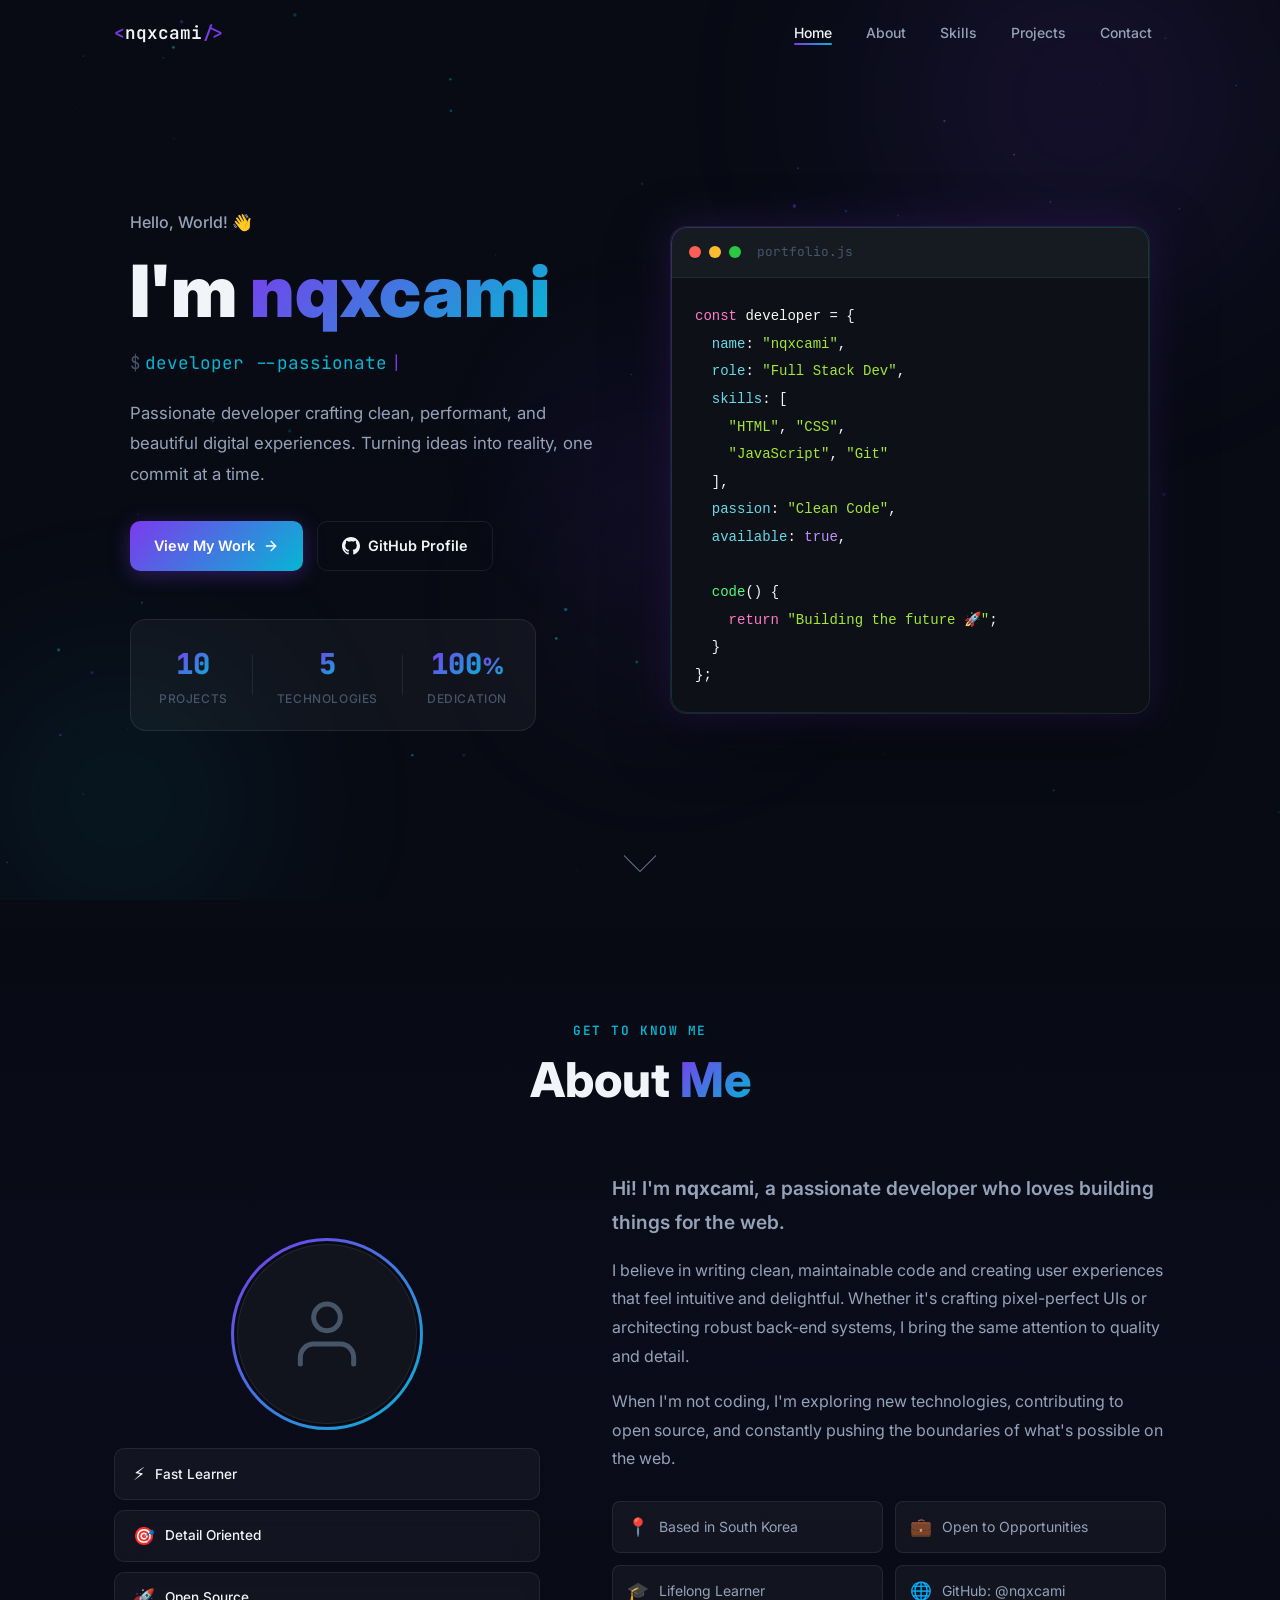
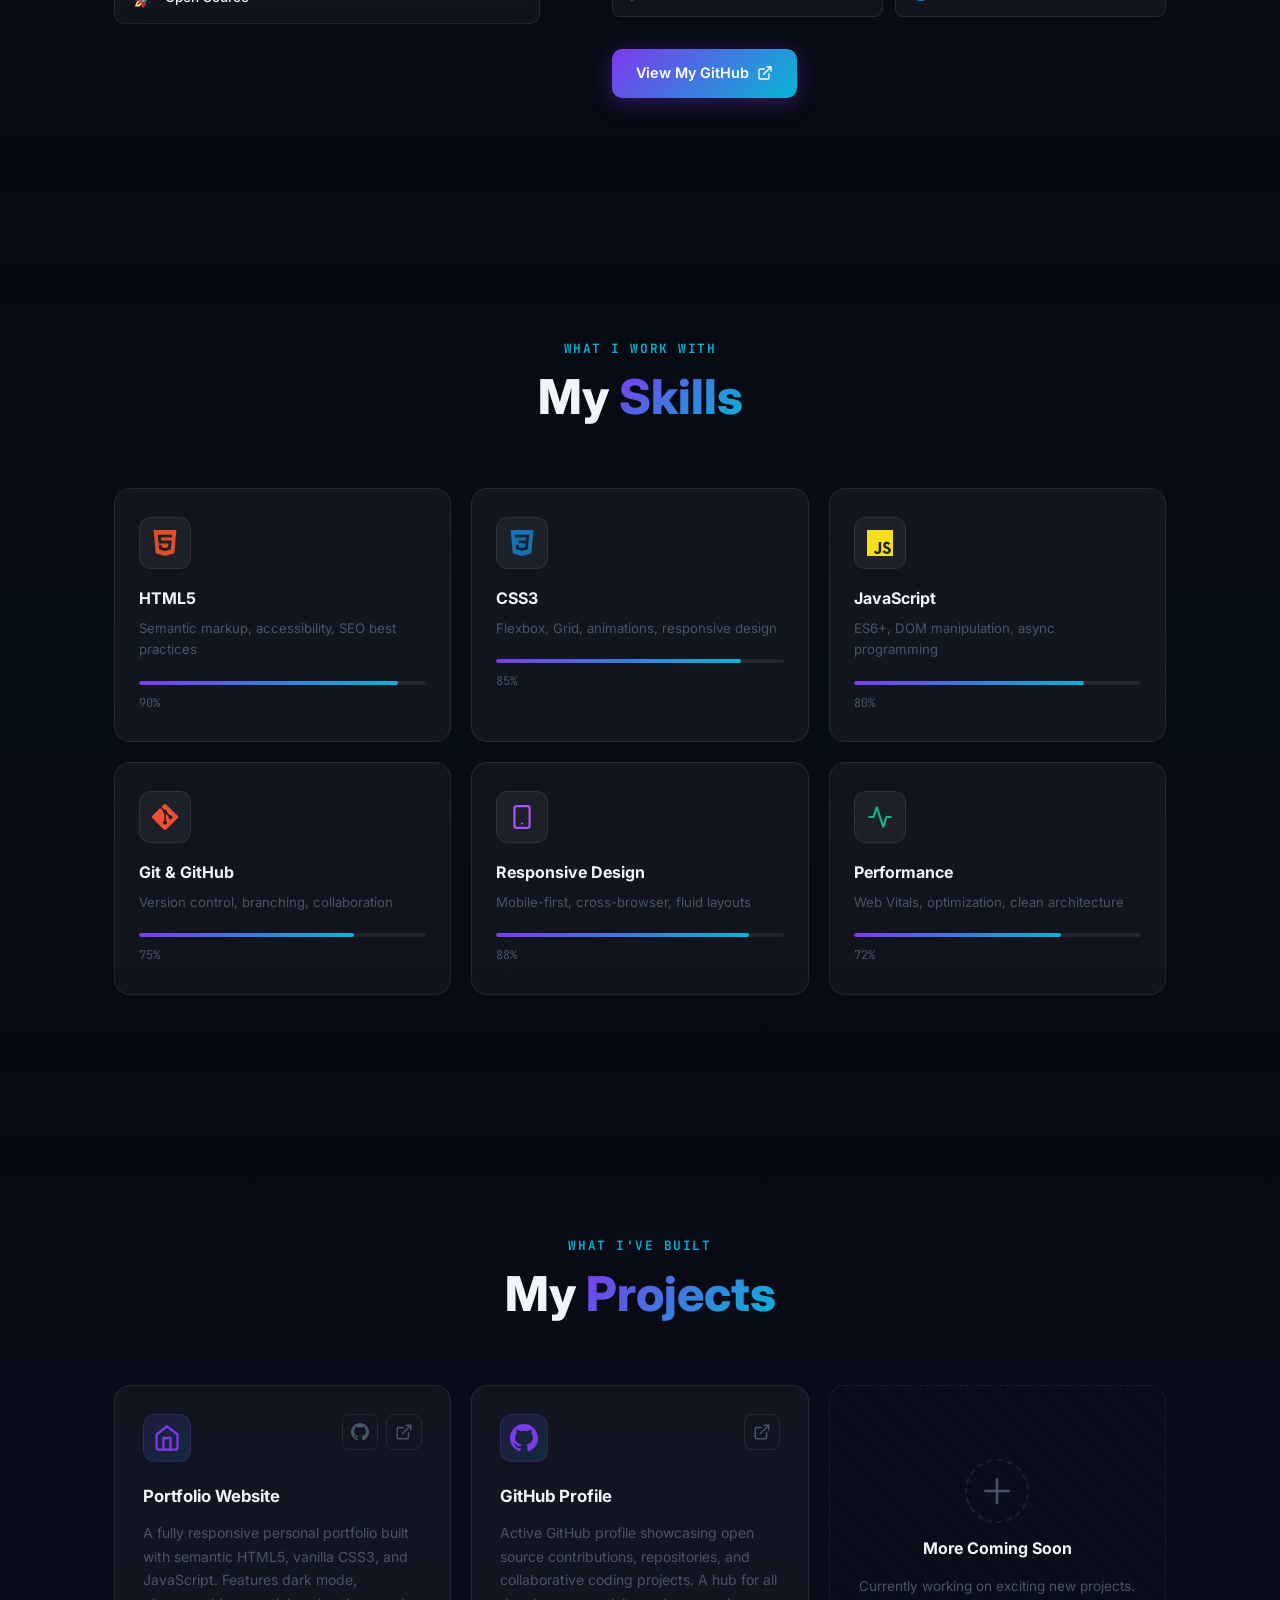
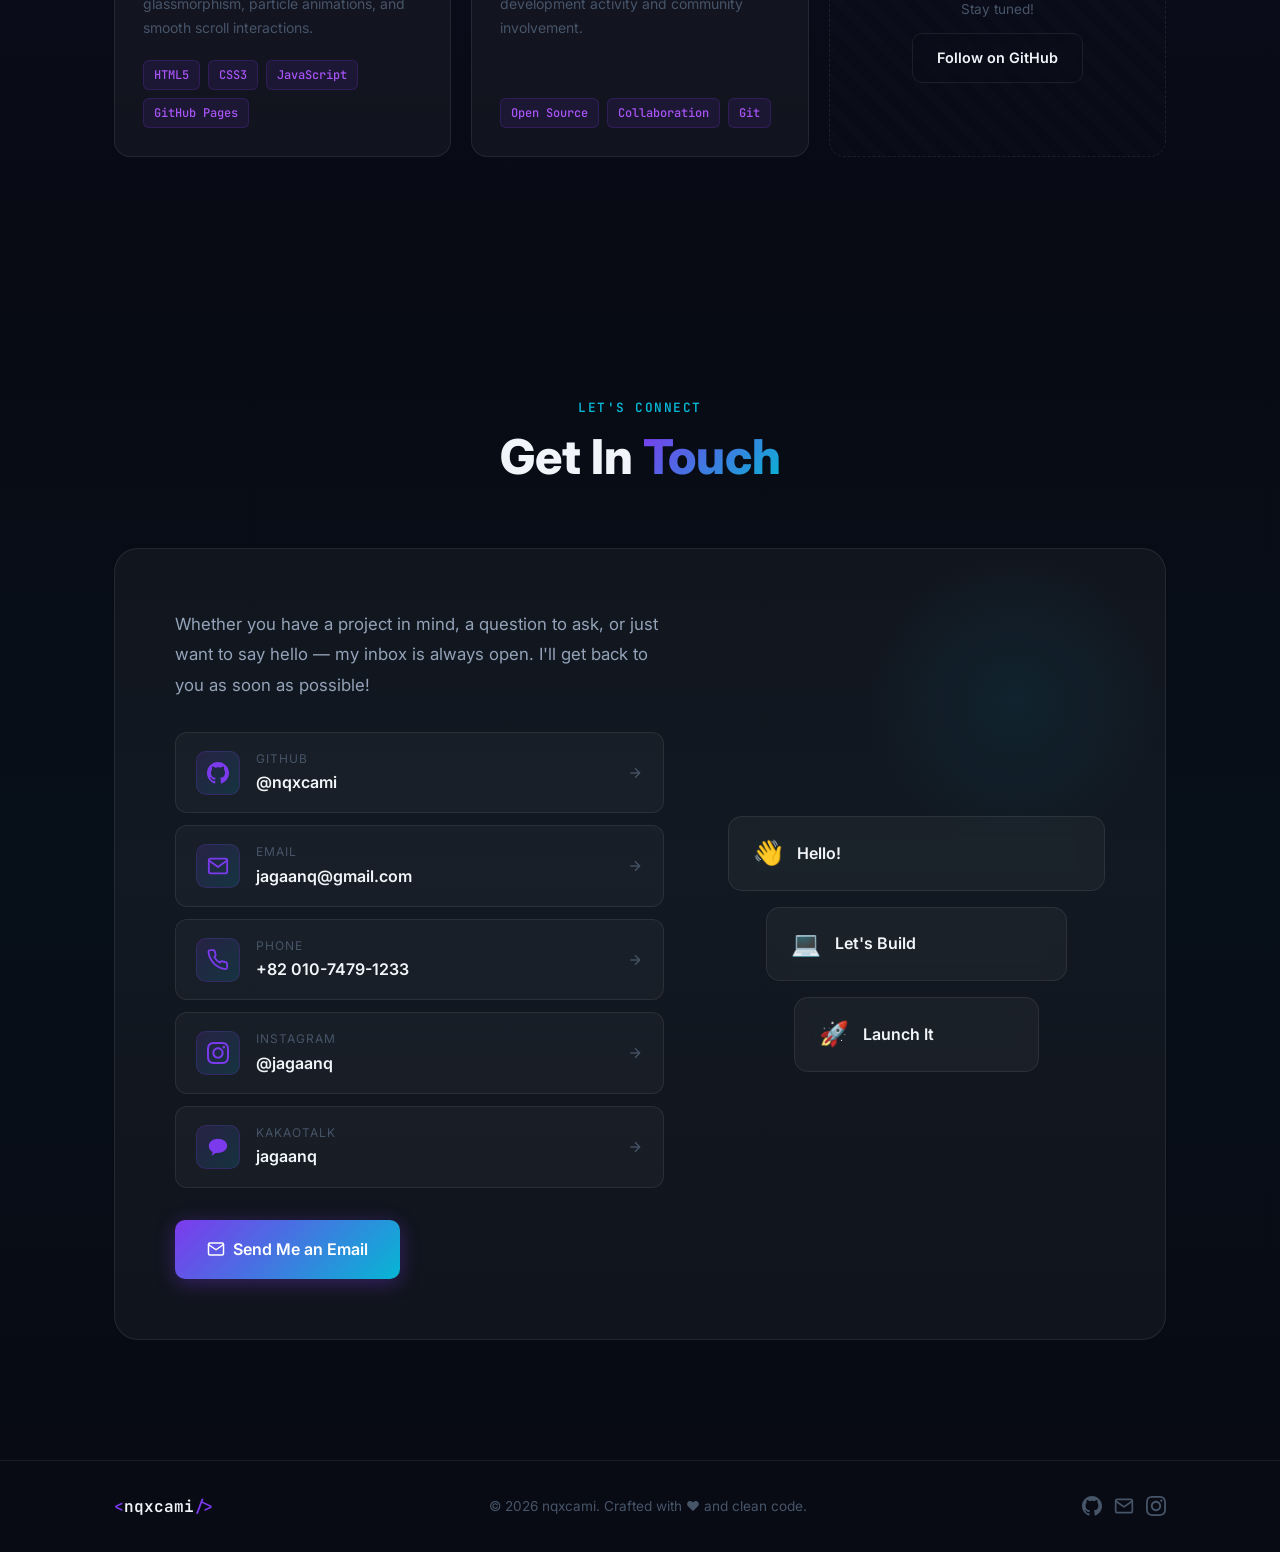
==== commit ac4e81fd: "feat: add contact info - email, phone, Instagram, KakaoTalk" ====
--- a/index.html
+++ b/index.html
@@ -355,8 +355,9 @@
                             my inbox is always open. I'll get back to you as soon as possible!
                         </p>
                         <div class="contact-links">
+                            <!-- GitHub -->
                             <a href="https://github.com/nqxcami" class="contact-link" id="contact-github" target="_blank" rel="noopener noreferrer">
-                                <div class="contact-link-icon">
+                                <div class="contact-link-icon" style="--link-color: #7c3aed;">
                                     <svg xmlns="http://www.w3.org/2000/svg" width="22" height="22" viewBox="0 0 24 24" fill="currentColor"><path d="M12 0C5.374 0 0 5.373 0 12c0 5.302 3.438 9.8 8.207 11.387.599.111.793-.261.793-.577v-2.234c-3.338.726-4.033-1.416-4.033-1.416-.546-1.387-1.333-1.756-1.333-1.756-1.089-.745.083-.729.083-.729 1.205.084 1.839 1.237 1.839 1.237 1.07 1.834 2.807 1.304 3.492.997.107-.775.418-1.305.762-1.604-2.665-.305-5.467-1.334-5.467-5.931 0-1.311.469-2.381 1.236-3.221-.124-.303-.535-1.524.117-3.176 0 0 1.008-.322 3.301 1.23A11.509 11.509 0 0 1 12 5.803c1.02.005 2.047.138 3.006.404 2.291-1.552 3.297-1.23 3.297-1.23.653 1.653.242 2.874.118 3.176.77.84 1.235 1.911 1.235 3.221 0 4.609-2.807 5.624-5.479 5.921.43.372.823 1.102.823 2.222v3.293c0 .319.192.694.801.576C20.566 21.797 24 17.3 24 12c0-6.627-5.373-12-12-12z"/></svg>
                                 </div>
                                 <div>
@@ -365,10 +366,54 @@
                                 </div>
                                 <svg xmlns="http://www.w3.org/2000/svg" width="16" height="16" viewBox="0 0 24 24" fill="none" stroke="currentColor" stroke-width="2" class="contact-arrow"><line x1="5" y1="12" x2="19" y2="12"/><polyline points="12 5 19 12 12 19"/></svg>
                             </a>
-                        </div>
-                        <a href="https://github.com/nqxcami" class="btn btn-primary btn-large" target="_blank" rel="noopener noreferrer" id="contact-cta">
+                            <!-- Email -->
+                            <a href="mailto:jagaanq@gmail.com" class="contact-link" id="contact-email">
+                                <div class="contact-link-icon" style="--link-color: #ea4335;">
+                                    <svg xmlns="http://www.w3.org/2000/svg" width="22" height="22" viewBox="0 0 24 24" fill="none" stroke="currentColor" stroke-width="2" stroke-linecap="round" stroke-linejoin="round"><path d="M4 4h16c1.1 0 2 .9 2 2v12c0 1.1-.9 2-2 2H4c-1.1 0-2-.9-2-2V6c0-1.1.9-2 2-2z"/><polyline points="22,6 12,13 2,6"/></svg>
+                                </div>
+                                <div>
+                                    <span class="contact-link-label">Email</span>
+                                    <span class="contact-link-value">jagaanq@gmail.com</span>
+                                </div>
+                                <svg xmlns="http://www.w3.org/2000/svg" width="16" height="16" viewBox="0 0 24 24" fill="none" stroke="currentColor" stroke-width="2" class="contact-arrow"><line x1="5" y1="12" x2="19" y2="12"/><polyline points="12 5 19 12 12 19"/></svg>
+                            </a>
+                            <!-- Phone -->
+                            <a href="tel:+8201074791233" class="contact-link" id="contact-phone">
+                                <div class="contact-link-icon" style="--link-color: #10b981;">
+                                    <svg xmlns="http://www.w3.org/2000/svg" width="22" height="22" viewBox="0 0 24 24" fill="none" stroke="currentColor" stroke-width="2" stroke-linecap="round" stroke-linejoin="round"><path d="M22 16.92v3a2 2 0 0 1-2.18 2 19.79 19.79 0 0 1-8.63-3.07A19.5 19.5 0 0 1 4.69 12 19.79 19.79 0 0 1 1.61 3.42 2 2 0 0 1 3.6 1.25h3a2 2 0 0 1 2 1.72c.127.96.361 1.903.7 2.81a2 2 0 0 1-.45 2.11L7.91 8.85a16 16 0 0 0 6 6l.92-.92a2 2 0 0 1 2.11-.45c.907.339 1.85.573 2.81.7A2 2 0 0 1 21.73 16.92z"/></svg>
+                                </div>
+                                <div>
+                                    <span class="contact-link-label">Phone</span>
+                                    <span class="contact-link-value">+82 010-7479-1233</span>
+                                </div>
+                                <svg xmlns="http://www.w3.org/2000/svg" width="16" height="16" viewBox="0 0 24 24" fill="none" stroke="currentColor" stroke-width="2" class="contact-arrow"><line x1="5" y1="12" x2="19" y2="12"/><polyline points="12 5 19 12 12 19"/></svg>
+                            </a>
+                            <!-- Instagram -->
+                            <a href="https://instagram.com/jagaanq" class="contact-link" id="contact-instagram" target="_blank" rel="noopener noreferrer">
+                                <div class="contact-link-icon" style="--link-color: #e1306c;">
+                                    <svg xmlns="http://www.w3.org/2000/svg" width="22" height="22" viewBox="0 0 24 24" fill="currentColor"><path d="M12 2.163c3.204 0 3.584.012 4.85.07 3.252.148 4.771 1.691 4.919 4.919.058 1.265.069 1.645.069 4.849 0 3.205-.012 3.584-.069 4.849-.149 3.225-1.664 4.771-4.919 4.919-1.266.058-1.644.07-4.85.07-3.204 0-3.584-.012-4.849-.07-3.26-.149-4.771-1.699-4.919-4.92-.058-1.265-.07-1.644-.07-4.849 0-3.204.013-3.583.07-4.849.149-3.227 1.664-4.771 4.919-4.919 1.266-.057 1.645-.069 4.849-.069zm0-2.163c-3.259 0-3.667.014-4.947.072-4.358.2-6.78 2.618-6.98 6.98-.059 1.281-.073 1.689-.073 4.948 0 3.259.014 3.668.072 4.948.2 4.358 2.618 6.78 6.98 6.98 1.281.058 1.689.072 4.948.072 3.259 0 3.668-.014 4.948-.072 4.354-.2 6.782-2.618 6.979-6.98.059-1.28.073-1.689.073-4.948 0-3.259-.014-3.667-.072-4.947-.196-4.354-2.617-6.78-6.979-6.98-1.281-.059-1.69-.073-4.949-.073zm0 5.838c-3.403 0-6.162 2.759-6.162 6.162s2.759 6.163 6.162 6.163 6.162-2.759 6.162-6.163c0-3.403-2.759-6.162-6.162-6.162zm0 10.162c-2.209 0-4-1.79-4-4 0-2.209 1.791-4 4-4s4 1.791 4 4c0 2.21-1.791 4-4 4zm6.406-11.845c-.796 0-1.441.645-1.441 1.44s.645 1.44 1.441 1.44c.795 0 1.439-.645 1.439-1.44s-.644-1.44-1.439-1.44z"/></svg>
+                                </div>
+                                <div>
+                                    <span class="contact-link-label">Instagram</span>
+                                    <span class="contact-link-value">@jagaanq</span>
+                                </div>
+                                <svg xmlns="http://www.w3.org/2000/svg" width="16" height="16" viewBox="0 0 24 24" fill="none" stroke="currentColor" stroke-width="2" class="contact-arrow"><line x1="5" y1="12" x2="19" y2="12"/><polyline points="12 5 19 12 12 19"/></svg>
+                            </a>
+                            <!-- KakaoTalk -->
+                            <a href="https://open.kakao.com/o/jagaanq" class="contact-link" id="contact-kakao" target="_blank" rel="noopener noreferrer">
+                                <div class="contact-link-icon" style="--link-color: #ffe812;">
+                                    <svg xmlns="http://www.w3.org/2000/svg" width="22" height="22" viewBox="0 0 24 24" fill="currentColor"><path d="M12 3C6.477 3 2 6.477 2 10.8c0 2.752 1.67 5.17 4.2 6.6l-1.1 4.1 4.8-3.2c.7.1 1.4.2 2.1.2 5.523 0 10-3.477 10-7.8S17.523 3 12 3z"/></svg>
+                                </div>
+                                <div>
+                                    <span class="contact-link-label">KakaoTalk</span>
+                                    <span class="contact-link-value">jagaanq</span>
+                                </div>
+                                <svg xmlns="http://www.w3.org/2000/svg" width="16" height="16" viewBox="0 0 24 24" fill="none" stroke="currentColor" stroke-width="2" class="contact-arrow"><line x1="5" y1="12" x2="19" y2="12"/><polyline points="12 5 19 12 12 19"/></svg>
+                            </a>
+                        </div>
+                        <a href="mailto:jagaanq@gmail.com" class="btn btn-primary btn-large" id="contact-cta">
                             <svg xmlns="http://www.w3.org/2000/svg" width="18" height="18" viewBox="0 0 24 24" fill="none" stroke="currentColor" stroke-width="2" stroke-linecap="round" stroke-linejoin="round"><path d="M4 4h16c1.1 0 2 .9 2 2v12c0 1.1-.9 2-2 2H4c-1.1 0-2-.9-2-2V6c0-1.1.9-2 2-2z"/><polyline points="22,6 12,13 2,6"/></svg>
-                            Say Hello
+                            Send Me an Email
                         </a>
                     </div>
                     <div class="contact-decoration">
@@ -401,6 +446,12 @@
                 <a href="https://github.com/nqxcami" target="_blank" rel="noopener noreferrer" aria-label="GitHub">
                     <svg xmlns="http://www.w3.org/2000/svg" width="20" height="20" viewBox="0 0 24 24" fill="currentColor"><path d="M12 0C5.374 0 0 5.373 0 12c0 5.302 3.438 9.8 8.207 11.387.599.111.793-.261.793-.577v-2.234c-3.338.726-4.033-1.416-4.033-1.416-.546-1.387-1.333-1.756-1.333-1.756-1.089-.745.083-.729.083-.729 1.205.084 1.839 1.237 1.839 1.237 1.07 1.834 2.807 1.304 3.492.997.107-.775.418-1.305.762-1.604-2.665-.305-5.467-1.334-5.467-5.931 0-1.311.469-2.381 1.236-3.221-.124-.303-.535-1.524.117-3.176 0 0 1.008-.322 3.301 1.23A11.509 11.509 0 0 1 12 5.803c1.02.005 2.047.138 3.006.404 2.291-1.552 3.297-1.23 3.297-1.23.653 1.653.242 2.874.118 3.176.77.84 1.235 1.911 1.235 3.221 0 4.609-2.807 5.624-5.479 5.921.43.372.823 1.102.823 2.222v3.293c0 .319.192.694.801.576C20.566 21.797 24 17.3 24 12c0-6.627-5.373-12-12-12z"/></svg>
                 </a>
+                <a href="mailto:jagaanq@gmail.com" aria-label="Email">
+                    <svg xmlns="http://www.w3.org/2000/svg" width="20" height="20" viewBox="0 0 24 24" fill="none" stroke="currentColor" stroke-width="2" stroke-linecap="round" stroke-linejoin="round"><path d="M4 4h16c1.1 0 2 .9 2 2v12c0 1.1-.9 2-2 2H4c-1.1 0-2-.9-2-2V6c0-1.1.9-2 2-2z"/><polyline points="22,6 12,13 2,6"/></svg>
+                </a>
+                <a href="https://instagram.com/jagaanq" target="_blank" rel="noopener noreferrer" aria-label="Instagram">
+                    <svg xmlns="http://www.w3.org/2000/svg" width="20" height="20" viewBox="0 0 24 24" fill="currentColor"><path d="M12 2.163c3.204 0 3.584.012 4.85.07 3.252.148 4.771 1.691 4.919 4.919.058 1.265.069 1.645.069 4.849 0 3.205-.012 3.584-.069 4.849-.149 3.225-1.664 4.771-4.919 4.919-1.266.058-1.644.07-4.85.07-3.204 0-3.584-.012-4.849-.07-3.26-.149-4.771-1.699-4.919-4.92-.058-1.265-.07-1.644-.07-4.849 0-3.204.013-3.583.07-4.849.149-3.227 1.664-4.771 4.919-4.919 1.266-.057 1.645-.069 4.849-.069zm0-2.163c-3.259 0-3.667.014-4.947.072-4.358.2-6.78 2.618-6.98 6.98-.059 1.281-.073 1.689-.073 4.948 0 3.259.014 3.668.072 4.948.2 4.358 2.618 6.78 6.98 6.98 1.281.058 1.689.072 4.948.072 3.259 0 3.668-.014 4.948-.072 4.354-.2 6.782-2.618 6.979-6.98.059-1.28.073-1.689.073-4.948 0-3.259-.014-3.667-.072-4.947-.196-4.354-2.617-6.78-6.979-6.98-1.281-.059-1.69-.073-4.949-.073zm0 5.838c-3.403 0-6.162 2.759-6.162 6.162s2.759 6.163 6.162 6.163 6.162-2.759 6.162-6.163c0-3.403-2.759-6.162-6.162-6.162zm0 10.162c-2.209 0-4-1.79-4-4 0-2.209 1.791-4 4-4s4 1.791 4 4c0 2.21-1.791 4-4 4zm6.406-11.845c-.796 0-1.441.645-1.441 1.44s.645 1.44 1.441 1.44c.795 0 1.439-.645 1.439-1.44s-.644-1.44-1.439-1.44z"/></svg>
+                </a>
             </div>
         </div>
     </footer>
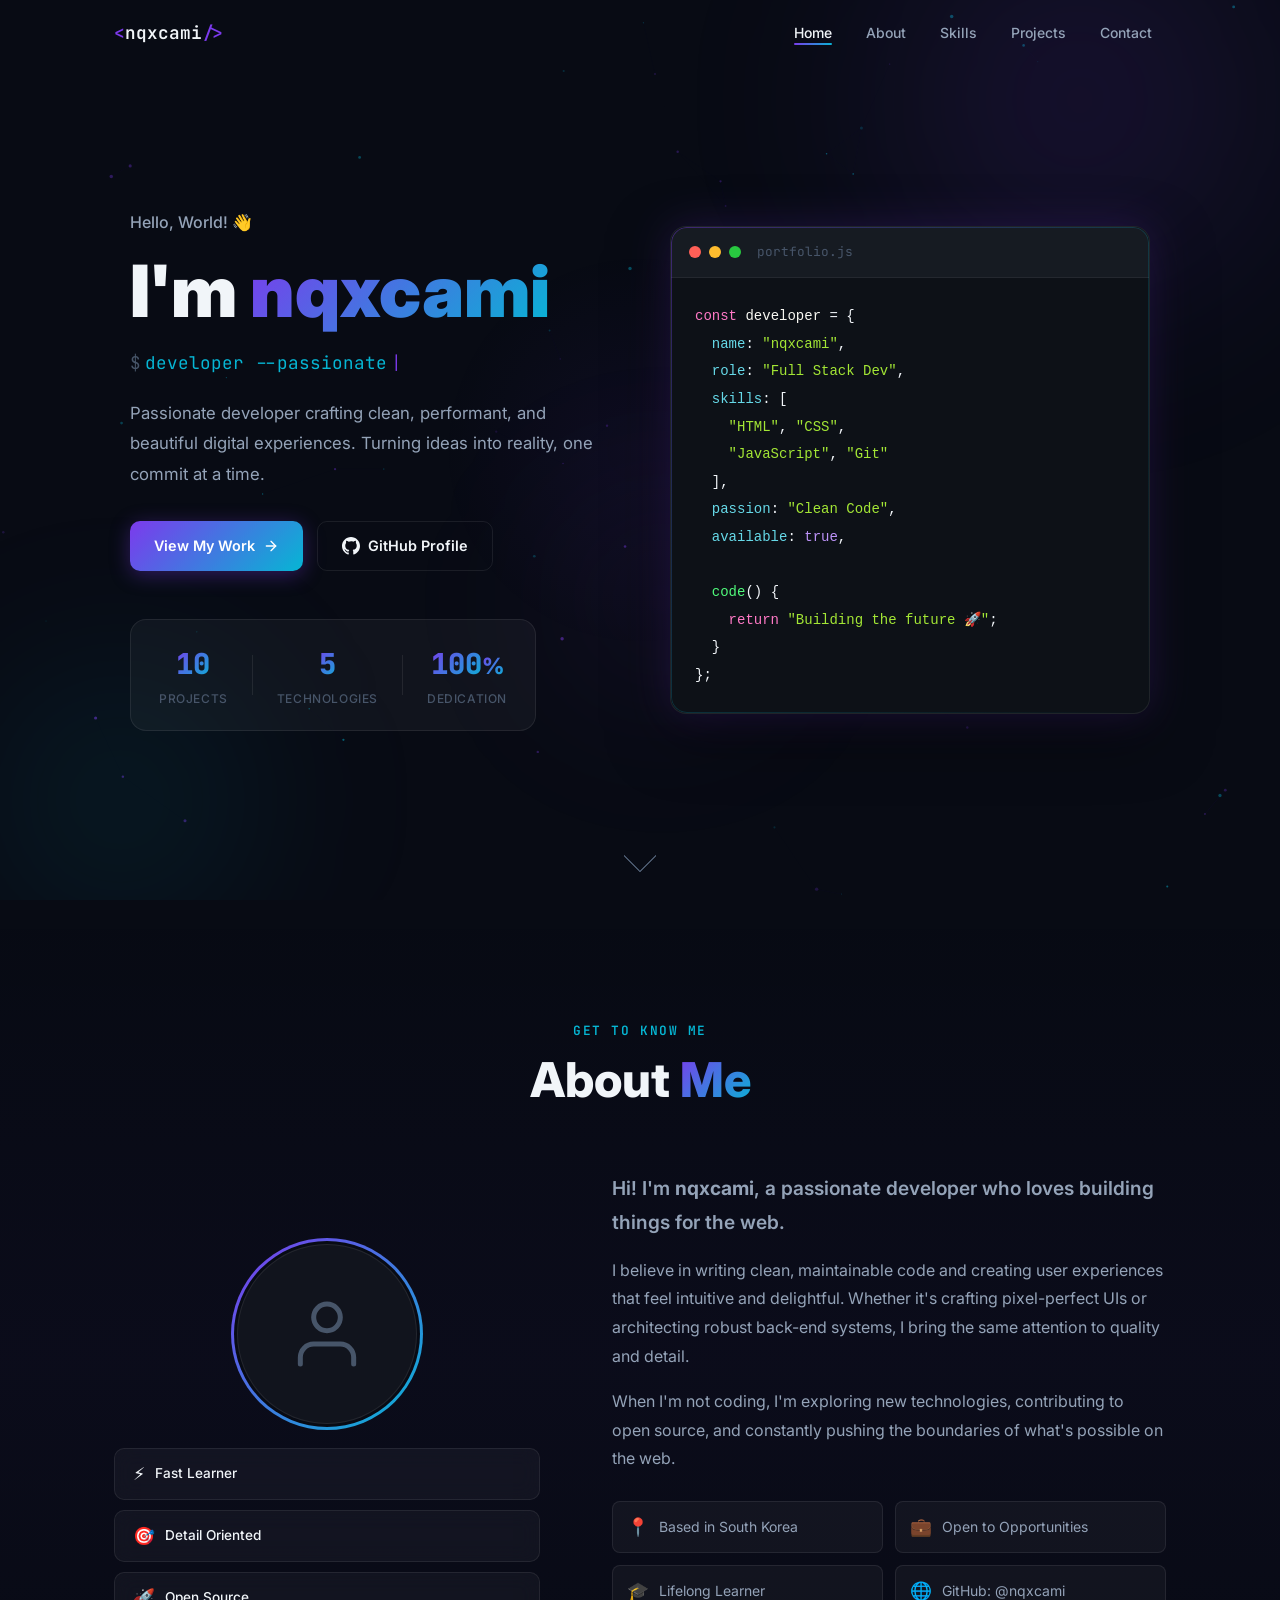
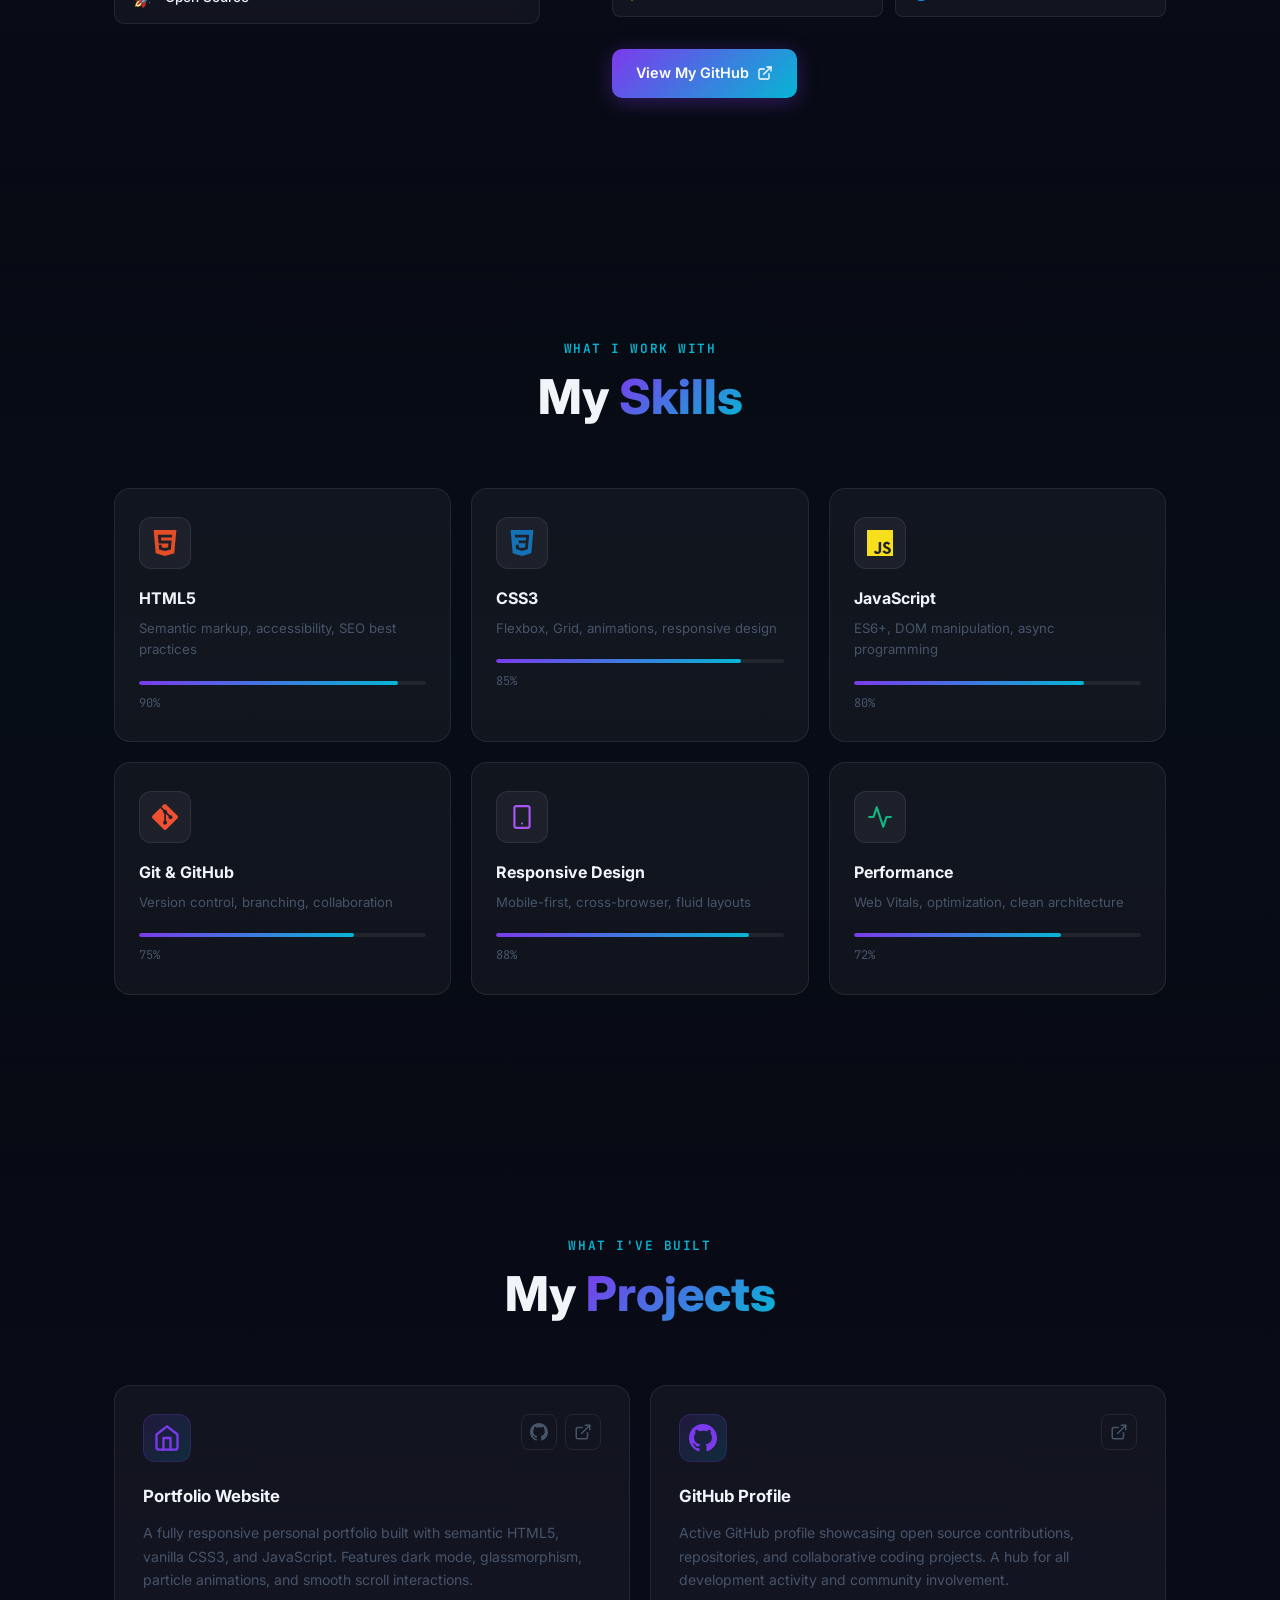
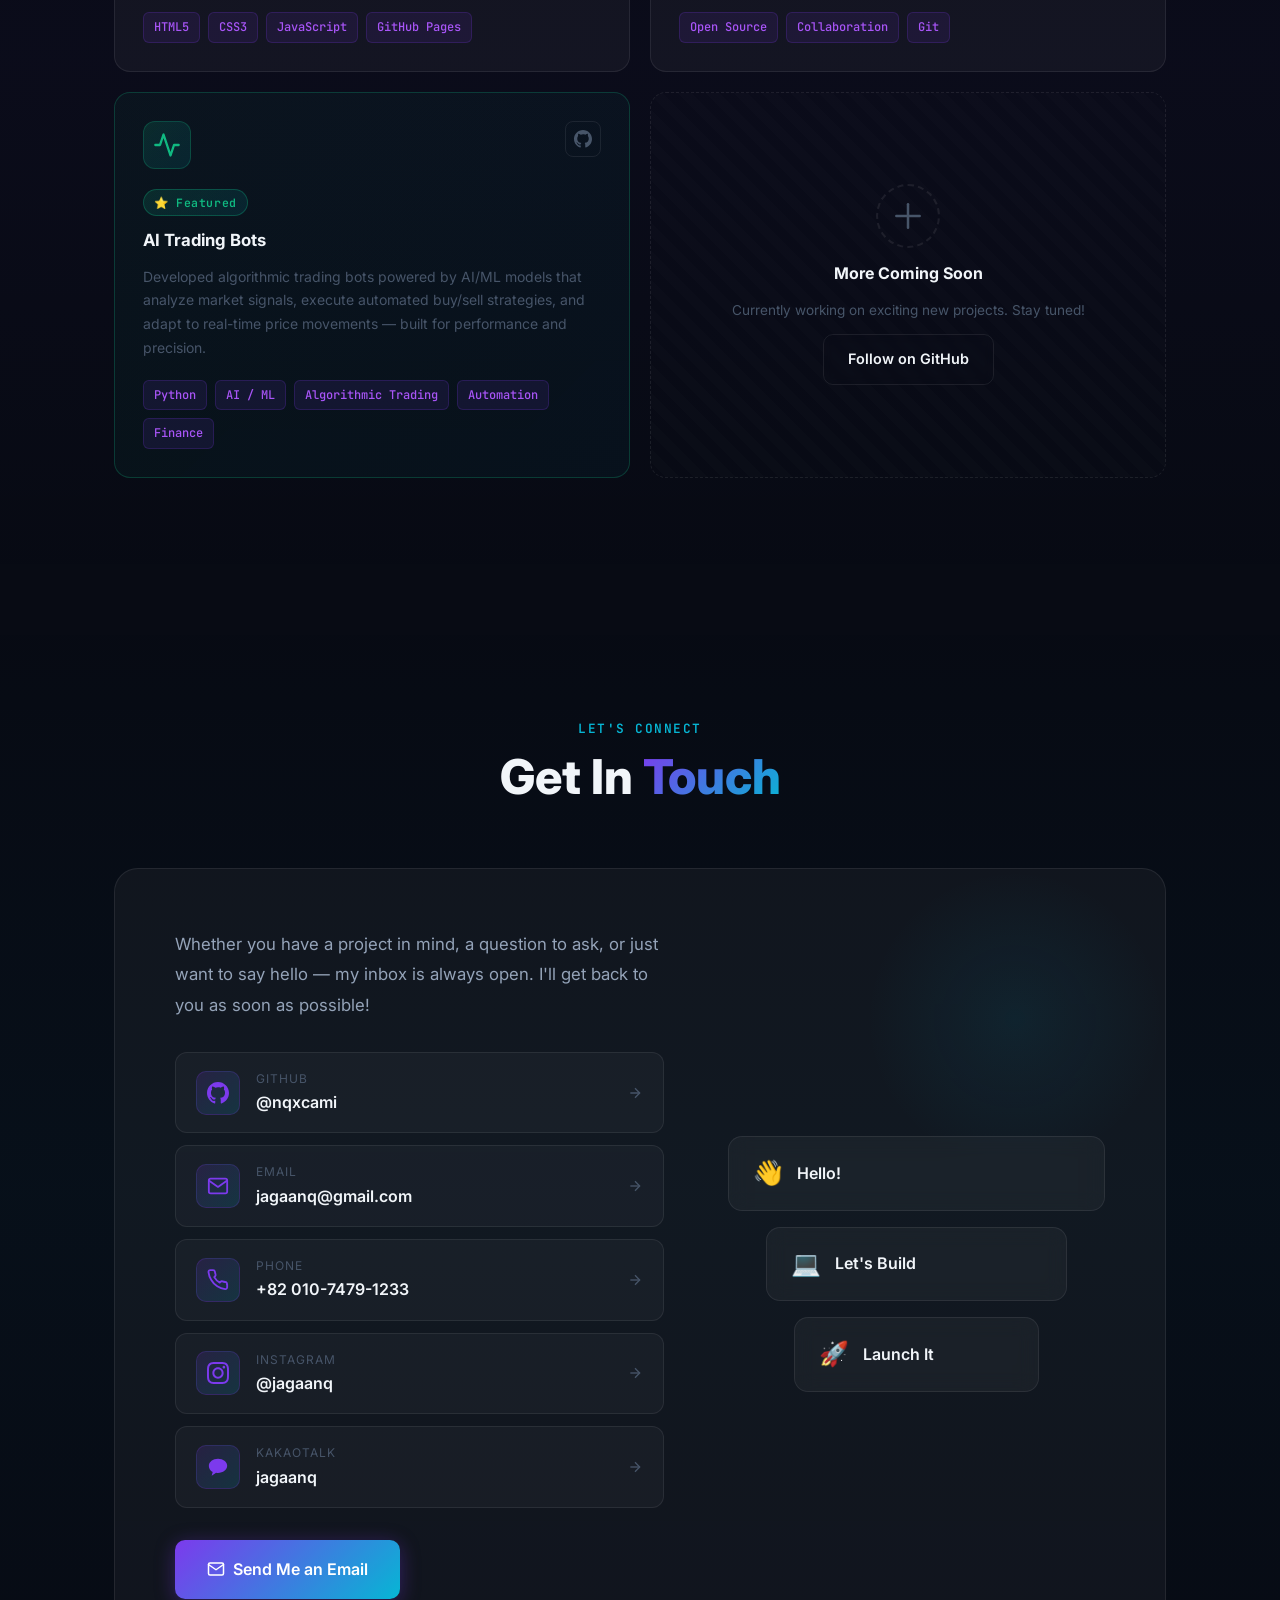
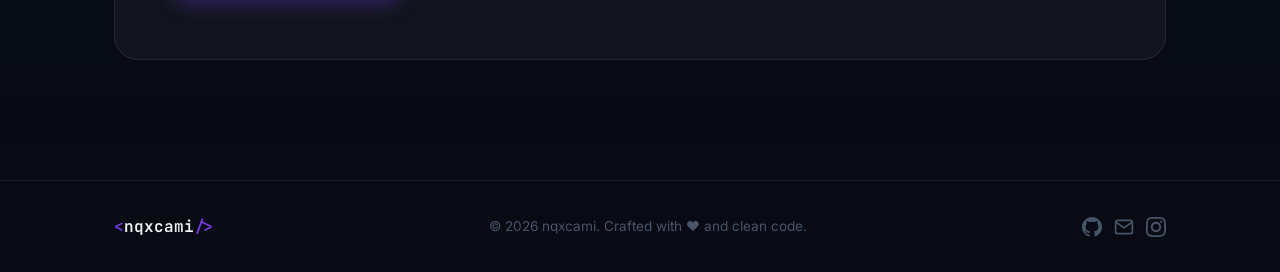
==== commit bf829931: "feat: add AI Trading Bot as featured project" ====
--- a/index.html
+++ b/index.html
@@ -326,6 +326,32 @@
                         </div>
                     </article>
 
+                    <!-- AI Trading Bot -->
+                    <article class="project-card reveal project-card-featured" id="project-trading-bot">
+                        <div class="project-top">
+                            <div class="project-icon project-icon-ai">
+                                <svg xmlns="http://www.w3.org/2000/svg" width="28" height="28" viewBox="0 0 24 24" fill="none" stroke="currentColor" stroke-width="2" stroke-linecap="round" stroke-linejoin="round"><polyline points="22 12 18 12 15 21 9 3 6 12 2 12"/></svg>
+                            </div>
+                            <div class="project-links">
+                                <a href="https://github.com/nqxcami" class="project-icon-link" target="_blank" rel="noopener noreferrer" aria-label="View on GitHub">
+                                    <svg xmlns="http://www.w3.org/2000/svg" width="18" height="18" viewBox="0 0 24 24" fill="currentColor"><path d="M12 0C5.374 0 0 5.373 0 12c0 5.302 3.438 9.8 8.207 11.387.599.111.793-.261.793-.577v-2.234c-3.338.726-4.033-1.416-4.033-1.416-.546-1.387-1.333-1.756-1.333-1.756-1.089-.745.083-.729.083-.729 1.205.084 1.839 1.237 1.839 1.237 1.07 1.834 2.807 1.304 3.492.997.107-.775.418-1.305.762-1.604-2.665-.305-5.467-1.334-5.467-5.931 0-1.311.469-2.381 1.236-3.221-.124-.303-.535-1.524.117-3.176 0 0 1.008-.322 3.301 1.23A11.509 11.509 0 0 1 12 5.803c1.02.005 2.047.138 3.006.404 2.291-1.552 3.297-1.23 3.297-1.23.653 1.653.242 2.874.118 3.176.77.84 1.235 1.911 1.235 3.221 0 4.609-2.807 5.624-5.479 5.921.43.372.823 1.102.823 2.222v3.293c0 .319.192.694.801.576C20.566 21.797 24 17.3 24 12c0-6.627-5.373-12-12-12z"/></svg>
+                                </a>
+                            </div>
+                        </div>
+                        <div class="project-badge-featured">⭐ Featured</div>
+                        <div class="project-body">
+                            <h3>AI Trading Bots</h3>
+                            <p>Developed algorithmic trading bots powered by AI/ML models that analyze market signals, execute automated buy/sell strategies, and adapt to real-time price movements — built for performance and precision.</p>
+                        </div>
+                        <div class="project-tags">
+                            <span class="tag">Python</span>
+                            <span class="tag">AI / ML</span>
+                            <span class="tag">Algorithmic Trading</span>
+                            <span class="tag">Automation</span>
+                            <span class="tag">Finance</span>
+                        </div>
+                    </article>
+
                     <article class="project-card reveal project-card-cta" id="project-more">
                         <div class="project-cta-inner">
                             <div class="cta-icon">
--- a/styles.css
+++ b/styles.css
@@ -851,7 +851,7 @@
 
 .projects-grid {
   display: grid;
-  grid-template-columns: repeat(3, 1fr);
+  grid-template-columns: repeat(2, 1fr);
   gap: 20px;
 }
 
@@ -956,6 +956,45 @@
   font-weight: 500;
   color: var(--accent-3);
   font-family: var(--font-mono);
+}
+
+/* Featured project card (AI Trading Bot) */
+.project-card-featured {
+  border-color: rgba(16, 185, 129, 0.25);
+  background: linear-gradient(135deg, rgba(16,185,129,0.05), rgba(6,182,212,0.04));
+  position: relative;
+}
+
+.project-card-featured:hover {
+  border-color: rgba(16, 185, 129, 0.5);
+  box-shadow: 0 0 40px rgba(16, 185, 129, 0.15);
+}
+
+.project-card-featured::after {
+  background: linear-gradient(135deg, #10b981, #06b6d4);
+}
+
+.project-icon-ai {
+  background: linear-gradient(135deg, rgba(16,185,129,0.15), rgba(6,182,212,0.1));
+  border-color: rgba(16, 185, 129, 0.25);
+  color: #10b981;
+}
+
+.project-badge-featured {
+  display: inline-flex;
+  align-items: center;
+  gap: 5px;
+  padding: 3px 10px;
+  background: linear-gradient(135deg, rgba(16,185,129,0.15), rgba(6,182,212,0.1));
+  border: 1px solid rgba(16,185,129,0.3);
+  border-radius: 20px;
+  font-size: 0.72rem;
+  font-weight: 600;
+  color: #10b981;
+  font-family: var(--font-mono);
+  letter-spacing: 0.05em;
+  margin-bottom: 10px;
+  width: fit-content;
 }
 
 /* CTA card */
